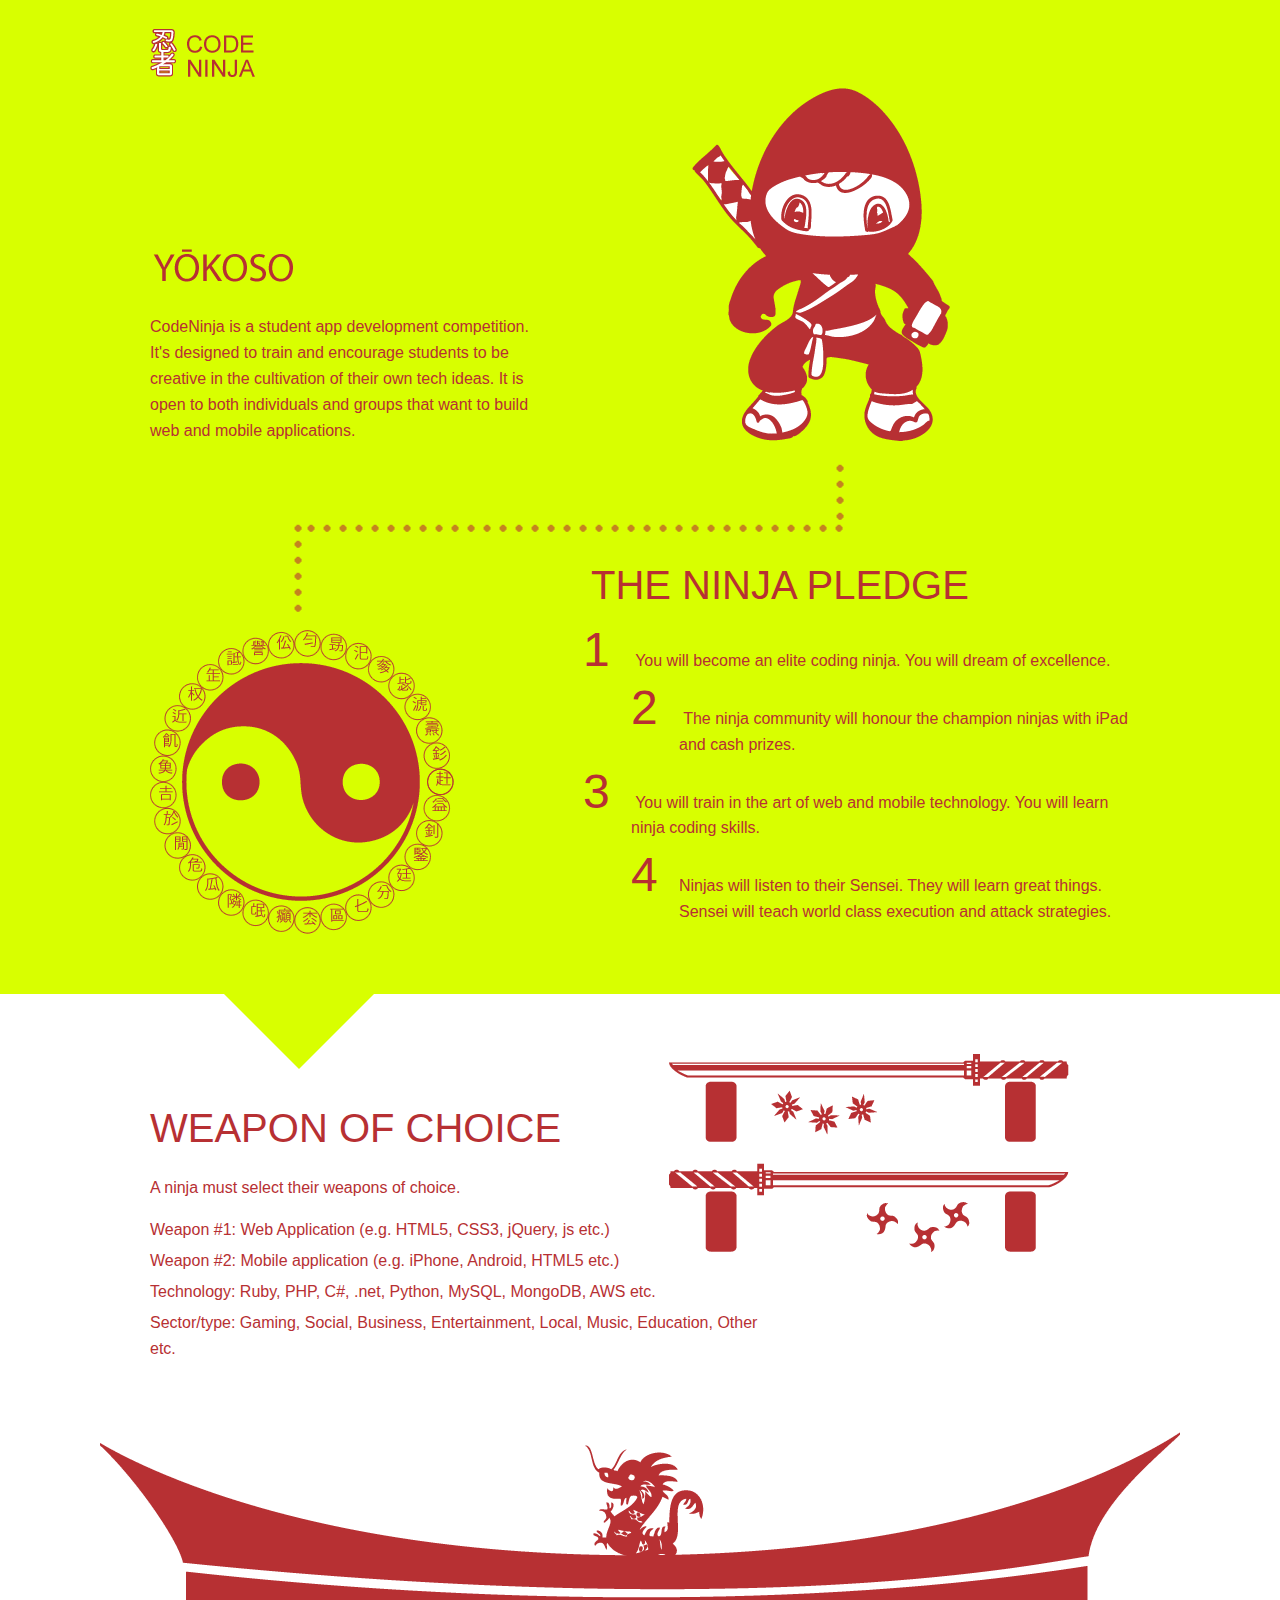
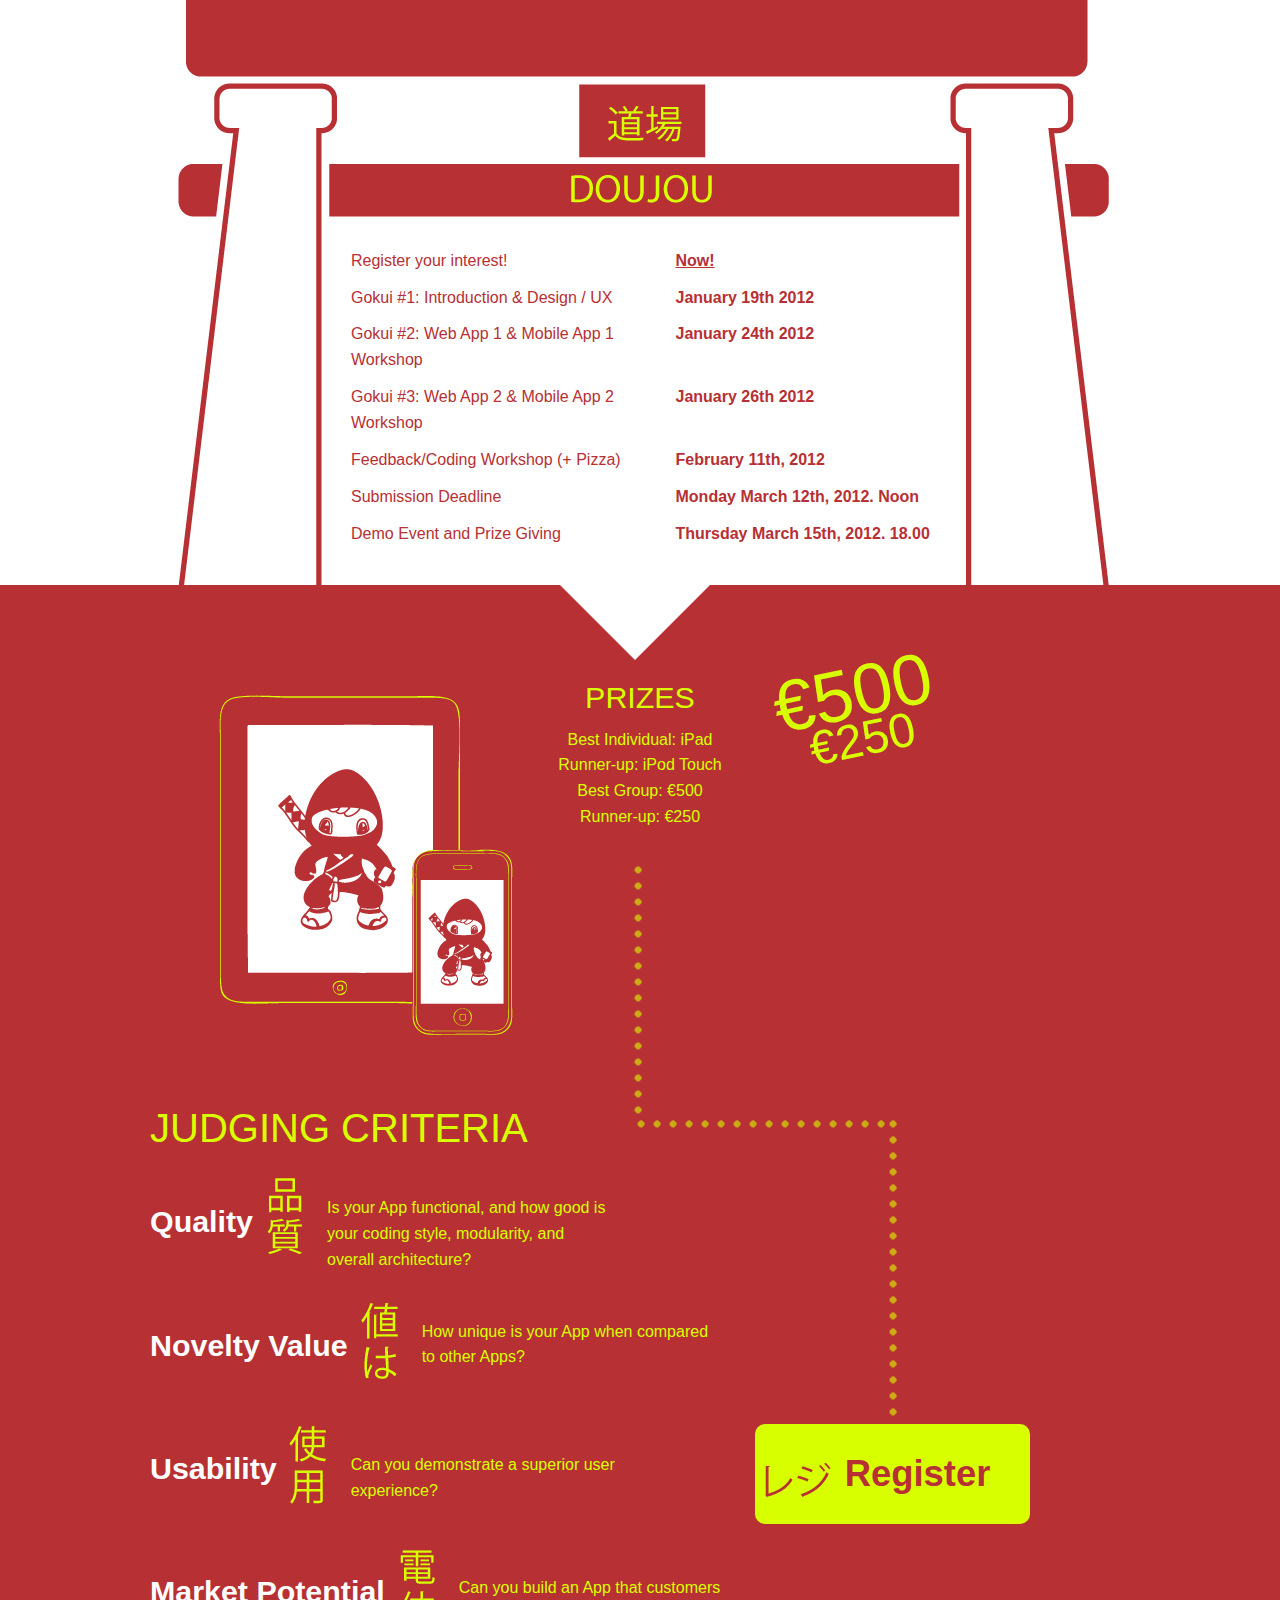
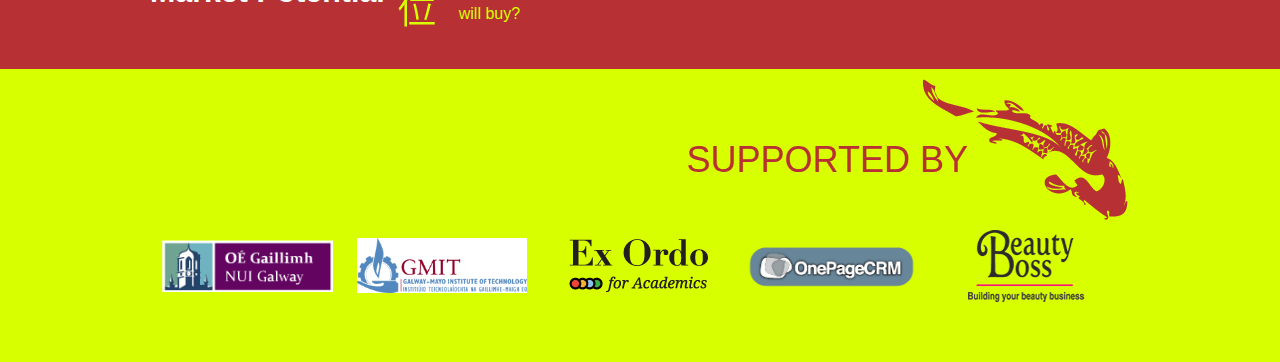
==== index.html @ e8c13683 "inital commit" ====
<!doctype html>
<!--[if lt IE 7]> <html class="no-js ie6 oldie" lang="en"> <![endif]-->
<!--[if IE 7]>    <html class="no-js ie7 oldie" lang="en"> <![endif]-->
<!--[if IE 8]>    <html class="no-js ie8 oldie" lang="en"> <![endif]-->
<!--[if gt IE 8]><!--> <html class="no-js" lang="en"> <!--<![endif]-->
<head>
  <meta charset="utf-8">
  <meta http-equiv="X-UA-Compatible" content="IE=edge,chrome=1">

  <title>CodeNinja.ie | Student Web App Competition | Galway, Ireland</title>
  
  <meta name="description" content="CodeNinja is a web &amp; mobile app competition for students being run in Galway, 2011">
  <meta name="author" content="The Code Ninja Team, http://codeninja.ie">
  <meta name="google-site-verification" content="OKqj0kxqqOndXXEQ4pVKKRszaeJYtMXLcn2v9Ne1MyY" />
  
  <meta name="viewport" content="width=device-width,initial-scale=1">

  <script type="text/javascript" src="http://use.typekit.com/jii7fct.js"></script>
  <script type="text/javascript">try{Typekit.load();}catch(e){}</script>
    
  <!-- CSS concatenated and minified via ant build script-->
  <link rel="stylesheet" href="css/style.css">
  <!-- end CSS-->

  <script src="js/libs/modernizr-2.0.6.min.js"></script>
</head>

<body>

  <div id="container">
    <header>
        <h1 id="site-title">
            <a href="http://codeninja.ie" rel="home">
                <img src="img/logo.png" alt="Code Ninja" />
            </a>
        </h1>
        
        <div id="little-ninja">
            <div class="content">
                <h2>
                    <span class="ir">
                        Yokoso
                    </span>
                </h2>
                <p>
                    CodeNinja is a student app development competition. 
                    It's designed to train and encourage students to be 
                    creative in the cultivation of their own tech ideas. 
                    It is open to both individuals and groups that want 
                    to build web and mobile applications.
                </p>
            </div>
            <div class="trail-vertical"></div>                
        </div>
    </header>
      
    <div id="main" role="main">
        
        <div id="ying-yang-holder" class="holder">                                     
            <section id="ying-yang">
                
                <div class="trail-vertical"></div>  <!-- yep. hacky. -->
                <div class="trail-horizontal"></div>
                
                <div class="content">
                    <h2>The Ninja Pledge</h2>
                    <ol>
                        <li>
                            You will become an elite coding ninja. You will 
                            dream of excellence.
                        </li>
                        <li>
                            The ninja community will honour the champion ninjas with
                            iPad and cash prizes.
                        </li>
                        <li>
                            You will train in the art of web and mobile technology. 
                            You will learn ninja coding skills.
                        </li>
                        <li>Ninjas will listen to their Sensei. They will learn great things. 
                            Sensei will teach world class execution and attack strategies.
                        </li>
                    </ol>
                </div> <!-- .content -->
            </section> <!-- #ying-yang -->
        </div>
        
        <div id="weapons-holder" class="holder">
            <section id="weapons">
                <div class="content">
                    <h2>Weapon of Choice</h2>
                    <p>
                        A ninja must select their weapons of choice.
                    </p>
                    <ul>
                        <li>Weapon #1: Web Application (e.g. HTML5, CSS3, jQuery, js etc.)</li>
                        <li>Weapon #2: Mobile application (e.g. iPhone, Android, HTML5 etc.)</li>
                        <li>Technology: Ruby, PHP, C#, .net, Python, MySQL, MongoDB, AWS etc.</li>
                        <li>Sector/type: Gaming, Social, Business, Entertainment, Local, Music, Education, Other etc.</li>                        
                    </ul>
                </div> <!-- .content -->
            </section>
        </div>
        
        <div id="doujou-holder" class="holder">
            <section id="doujou">
                <h2 class="visuallyhidden">Doujou</h2>
                <table>
                    <tr>
                        <th scope=row>
                            Register your interest!
                        </th>
                        <td>
                            <a href='http://www.facebook.com/CodeNinjaIE' style='color:#B73033;'>Now!</a>
                        </td>
                    </tr>
                    <tr>
                        <th scope=row>
                            Gokui #1: Introduction &amp; Design / UX
                        </th>
                        <td>
                            January 19th 2012
                        </td>
                    </tr>
                    <tr>
                        <th scope=row>
                            Gokui #2: Web App 1 &amp; Mobile App 1 Workshop
                        </th>
                        <td>
                            January 24th 2012
                        </td>
                    </tr>
                    <tr>
                        <th scope=row>
                            Gokui #3: Web App 2 &amp; Mobile App 2 Workshop
                        </th>
                        <td>
                            January 26th 2012
                        </td>
                    </tr>
                    <tr>
                        <th scope=row>
                            Feedback/Coding Workshop (+ Pizza)
                        </th>
                        <td>
                            February 11th, 2012
                        </td>
                    </tr>
                    <tr>
                        <th scope=row>
                            Submission Deadline
                        </th>
                        <td>
                            Monday March 12th, 2012. Noon
                        </td>
                    </tr>
                    <tr>
                        <th scope=row>
                            Demo Event and Prize Giving
                        </th>
                        <td>
                            Thursday March 15th, 2012. 18.00
                        </td>
                    </tr>
                </table>

            </section> <!-- #doujou -->
        </div>
        
        <div id="prizes-holder" class="holder">
            <section id="prizes">
                <div class="content">
                    <h3>Prizes</h3>                               
                    <ul>
                        <li>Best Individual: iPad</li>
                        <li>Runner-up: iPod Touch</li>
                        <li>Best Group: &euro;500</li>
                        <li>Runner-up: &euro;250</li>
                    </ul>
                    <div class="trail-vertical"></div>
                </div>           
                <ul id="prize-splash">
                    <li>&euro;500</li>
                    <li>&euro;250</li>
                </ul> 
            </section> <!-- #prizes -->
        </div>
        
        <div id="judging-holder" class="holder">
            <section id="judging">
                <div class="trail-vertical"></div>
                <div class="trail-horizontal"></div>                
                <h2>Judging Criteria</h2>
                <div id="criteria-holder">
                    <div id="judging-quality" class="criteria">
                        <h4>Quality</h4>
                        <p>
                            Is your App functional, and how good is your coding 
                            style, modularity, and overall architecture?
                        </p>
                    </div>

                    <div id="judging-novelty" class="criteria">
                        <h4>Novelty Value</h4>
                        <p>
                            How unique is your App when 
                            compared to other Apps?
                        </p>
                    </div>

                    <div id="judging-usability" class="criteria">
                        <h4>Usability</h4>
                        <p>
                            Can you demonstrate a superior user experience?
                        </p>
                    </div>

                    <div id="judging-market" class="criteria">
                        <h4>Market Potential</h4>
                        <p>
                            Can you build an App that customers will buy?
                        </p>
                    </div>
                </div>
                
                <a href="http://facebook.com/CodeNinjaIE" id="register-button">
                    Register
                </a>
         <!--       <div class="trail-vertical" id="trail-register-bottom"></div>               -->
            </section>                                                            
        </div>        
        
       <!-- <div id="register-holder" class="holder">
            <section id="register">
                <div class="trail-horizontal"></div>                
                <div class="content">
                    <h2>Register Your Interest Now</h2>
                    <div id="registration-form">                    
                        <form action="http://ambientage.createsend.com/t/r/s/vukxk/" method="post" id="subForm">
                            <div class="field-holder">
                                <span class="label"><label for="name">Name:</label></span>
                                <span><input type="text" name="cm-name" id="name" size="25" /></span>
                            </div>
                            <div class="field-holder">
                                <span class="label"><label for="vukxk-vukxk">Email Address:</label></span>
                                <span><input type="email" name="cm-vukxk-vukxk" id="vukxk-vukxk" size="25" /></span>
                            </div>                            
                            <div class="field-holder">
                                <span class="label"><label for="Course">College Year &amp; Course:</label></span>
                                <span><input type="text" name="cm-f-mijlyl" id="Course" size="25" /></span>
                            </div>                                                   
                            <div>
                                <span class="button">
                                    <input type="submit" value="Submit Registration" />
                                </span>
                            </div>
                        </form>
                    </div>
                </div>
            </section>
        </div> -->
        
    </div> <!-- #main -->        
    
    
    <footer>
        <h5>Supported by</h5>
        <ul id="footer-logos">
            <li>
                <a href="http://nuigalway.ie" id="nuigalway" rel="external">
                    <img src="../img/logo-nuig.png" alt="NUI Galway" />
                </a>
            </li>
            <li>
                <a href="http://www.gmit.ie" id="gmit" rel="external">
                    <img src="../img/logo-gmit.gif" alt="GMIT" />
                </a>
            </li>
            <li>
                <a href="http://exordo.com" id="exordo" title="Conference Software for Academics" rel="external">
                    <img src="../img/logo-exordo.png" alt="Ex Ordo" />
                </a>
            </li>
            <li>
                <a href="http://onepagecrm.com" id="onepage" title="Small Business CRM" rel="external">
                    <img src="../img/logo-onepage.png" alt="OnePageCRM" />
                </a>
            </li>
            <li>
                <a href="http://mybeautyboss.com" id="beautyboss" title="Web-based Salon Management System" rel="external">
                    <img src="../img/logo-beautyboss.png" alt="BeautyBoss" />
                </a>
            </li>
        </ul>
    </footer>
  </div> <!--! end of #container -->

<!--
  <script src="//ajax.googleapis.com/ajax/libs/jquery/1.6.2/jquery.min.js"></script>
  <script>window.jQuery || document.write('<script src="js/libs/jquery-1.6.2.min.js"><\/script>')</script>
-->

  <!-- scripts concatenated and minified via ant build script-->  
  <!--   <script defer src="js/script.js"></script> -->
  <!-- end scripts-->


  <script> // Change UA-XXXXX-X to be your site's ID
    window._gaq = [['_setAccount','UA-23025836-3'],['_trackPageview'],['_trackPageLoadTime']];
    Modernizr.load({
      load: ('https:' == location.protocol ? '//ssl' : '//www') + '.google-analytics.com/ga.js'
    });
  </script>
  
</body>
</html>
---- css/style.css ----
/* HTML5 ✰ Boilerplate
 * ==|== normalize ==========================================================
 */

article, aside, details, figcaption, figure, footer, header, hgroup, nav, section { display: block; }
audio, canvas, video { display: inline-block; *display: inline; *zoom: 1; }
audio:not([controls]) { display: none; }
[hidden] { display: none; }

html { font-size: 100%; overflow-y: scroll; -webkit-text-size-adjust: 100%; -ms-text-size-adjust: 100%; }
body { margin: 0; font-size: 1em; line-height: 1.618em; }
body, button, input, select, textarea { font-family: sans-serif; color: #222; }

img, embed, object, video { max-width: 100%; }
.ie6 img.full, .ie6 object.full, .ie6 embed, .ie6 video { width: 100%; }

::-moz-selection { background: #fe57a1; color: #fff; text-shadow: none; }
::selection { background: #fe57a1; color: #fff; text-shadow: none; }

a { color: #00e; }
a:visited { color: #551a8b; }
a:hover { color: #06e; }
a:focus { outline: thin dotted; }
a:hover, a:active { outline: 0; }

abbr[title] { border-bottom: 1px dotted; }
b, strong { font-weight: bold; }
blockquote { margin: 1em 40px; }
dfn { font-style: italic; }
hr { display: block; height: 1px; border: 0; border-top: 1px solid #ccc; margin: 1em 0; padding: 0; }
ins { background: #ff9; color: #000; text-decoration: none; }
mark { background: #ff0; color: #000; font-style: italic; font-weight: bold; }
pre, code, kbd, samp { font-family: monospace, monospace; _font-family: 'courier new', monospace; font-size: 1em; }
pre { white-space: pre; white-space: pre-wrap; word-wrap: break-word; }
q { quotes: none; }
q:before, q:after { content: ""; content: none; }
small { font-size: 85%; }
sub, sup { font-size: 75%; line-height: 0; position: relative; vertical-align: baseline; }
sup { top: -0.5em; }
sub { bottom: -0.25em; }
ul, ol { margin: 1em 0; padding: 0 0 0 40px; }
dd { margin: 0 0 0 40px; }
nav ul, nav ol { list-style: none; list-style-image: none; margin: 0; padding: 0; }
img { border: 0; -ms-interpolation-mode: bicubic; vertical-align: middle; }
svg:not(:root) { overflow: hidden; }
figure { margin: 0; }

form { margin: 0; }
fieldset { border: 0; margin: 0; padding: 0; }
label { cursor: pointer; }
legend { border: 0; *margin-left: -7px; padding: 0; }
button, input, select, textarea { font-size: 100%; margin: 0; vertical-align: baseline; *vertical-align: middle; }
button, input { line-height: normal; *overflow: visible; }
table button, table input { *overflow: auto; }
button, input[type="button"], input[type="reset"], input[type="submit"] { cursor: pointer; -webkit-appearance: button; }
input[type="checkbox"], input[type="radio"] { box-sizing: border-box; }
input[type="search"] { -webkit-appearance: textfield; -moz-box-sizing: content-box; -webkit-box-sizing: content-box; box-sizing: content-box; }
input[type="search"]::-webkit-search-decoration { -webkit-appearance: none; }
button::-moz-focus-inner, input::-moz-focus-inner { border: 0; padding: 0; }
textarea { overflow: auto; vertical-align: top; resize: vertical; }
input:valid, textarea:valid {  }
input:invalid, textarea:invalid { background-color: #f0dddd; }

table { border-collapse: collapse; border-spacing: 0; }
td { vertical-align: top; }


/* ==|== primary styles =====================================================
   Author: Dave Kelly (http://www.ambientaeg.com  | @dakell)
   ========================================================================== */

body{background-color: #D8FF00; color: #B73033; font-family: myriad-pro, Arial, 'Helvetica Neue', Helvetica, sans-serif; }
h1, h2, h3, h4, h5, h6{font-weight: normal; text-transform: uppercase;}
h1{font-size: 2.75em}
h2{font-size: 2.5em}
h3, h4, h5, h6{font-size: 1.9em}
    
#container{ margin: 0 auto;}
    header{ max-width: 980px; width: 980px; margin: 0 auto;}
        #site-title{ margin-bottom: 0.25em;}
        #little-ninja{ background: url('../img/little-ninja-dude.png') no-repeat 75% 0; min-height: 412px; }
            #little-ninja .content{width: 40%; margin: 0px 5% 0% 0; padding-top: 12.5%;}
            #little-ninja h2{background: url('../img/text-yokoso.gif') no-repeat 0% 50%; line-height: 50px; margin-bottom: 20px;}
                #little-ninja .trail-vertical{background:  url('../img/icon-bullet.png') repeat-y 0% 0%; width: 20px; float: right; margin-right: 278px; height: 60px;}

    .holder{ width: 100%; float: left; clear: both;}
        #main section{ width: 980px; margin: 0 auto; clear: both;}
                
        #ying-yang{background: url('../img/yin-yang.png') no-repeat 0 110px; min-height: 410px; width: 100%; padding: 0 0 4em; position: relative; }
            #ying-yang .trail-horizontal{background:  url('../img/icon-bullet.png') repeat-x 0% 0%; width: 540px; float: left; margin-left: -7px; height: 20px; }
            #ying-yang .trail-vertical{background:  url('../img/icon-bullet.png') repeat-y 0% 0%; width: 20px; float: left; margin-left: 140px; height: 100px;}
            
            #ying-yang:after, #ying-yang:before { border: solid transparent; content: ' '; height: 0; left: 100%; position: absolute;width: 0;}
                #ying-yang:after { border-width: 75px; border-top-color: #D8FF00; top: 100%; left:7.5% }
            #ying-yang .content{width: 55%; float: right; margin-left: 5%; }                             
                #ying-yang .content ol{counter-reset: item; padding-top: 1em;}
                    #ying-yang .content ol li{display: block; margin-bottom: 2em;}                    
                    .ie7 #ying-yang .content ol li{display: list-item;}                    
                #ying-yang .content li:before {display: inline-block; content: counter(item) " "; counter-increment: item; width: 1em; margin: -3em 0 0 -1em; font-size: 3em;} 
                #ying-yang .content li:nth-child(2n+2){margin-left: 3em;}   /* funky indents on the list items */
                
        #weapons-holder{background-color: #fff;}
            #weapons{background: #fff url('../img/swords.png') no-repeat 90% 50px;  clear: both; width: 100%; padding: 60px 0; }                        
                #weapons .content{width: 65%; padding-top: 3%;}
                    #weapons ul{display: block; list-style-type: none; margin: 0 0 0 0; padding-left: 0;}
                        #weapons ul li{margin: 0 0 5px 0;}                                                          
                    
        #doujou-holder{background-color: #fff;}
            #doujou{background: #fff url('../img/bg-temple.gif') no-repeat 50% 0; min-height: 758px; clear: both; width: 100%; padding: 0 50px; position: relative;}                
                #doujou:after { border: solid transparent; content: ' '; height: 0px; left: 100%; position: absolute;width: 0px;}
                #doujou:before { border: solid transparent; content: ' '; height: 0px; left: 100%; position: absolute;width: 0px;}
                    #doujou:after { border-width: 75px; border-top-color: #fff; top: 100%; left:460px }                
                #doujou table{width: 590px; margin: 0px auto 0; position: absolute; top: 420px; left: 250px}
                    #doujou table th{text-align: left; font-weight: normal; width: 55%; padding-bottom: 10px;}
                    #doujou table td{ font-weight: bold; }
                
        #prizes-holder{background-color: #B73033; }
            #prizes{background: #B73033 url('../img/iphone-ninjas.png') no-repeat 10% 110px; color: #D8FF00; min-height: 380px; width: 100%; padding: 80px 0 0px; }
                #prizes .content{width: 25%; text-align: center; margin: 0 auto; padding-top: 20px;}
                    #prizes .content h3{margin: 0 auto; }
                    #prizes .content ul{ list-style-type: none; list-style-position: outside; padding: 0}
                    #prizes .content .trail-vertical{background:  url('../img/icon-bullet-green.png') repeat-y 0% 0%; width: 20px; margin: 2em auto 0; height: 254px;}
                ul#prize-splash{font-size: 3em; margin: -9em 4em 0 4em; float: right; -moz-transform: rotate(348deg); -webkit-transform: rotate(348deg); transform: rotate(348deg); list-style-type: none;text-align: center}
                    ul#prize-splash li:first-child{margin-bottom: .3em; font-size: 1.5em;}
                    .ie7 ul#prize-splash li{line-height: 100%}
                
        #judging-holder{background-color: #B73033; padding-bottom: 0px; position: relative;}
            #judging{ color: #D8FF00; width: 100%; }
                #judging h2{ margin-top: 0;}
                #judging .trail-horizontal{background:  url('../img/icon-bullet-green.png') repeat-x 0% 0%; width: 252px; float: right; margin-right: 0%; height: 20px;}
                #judging .trail-vertical{background:  url('../img/icon-bullet-green.png') repeat-y 0% 0%; width: 20px; float: right; margin-right: 225px; height: 354px;}
                #judging .trail-vertical#trail-register-bottom{background:  url('../img/icon-bullet-green.png') repeat-y 0% 0%; width: 20px; float: right; margin-right: 225px; margin-top: -140px; height: 210px;}
                
                #criteria-holder{width: 65%; float: left;}
                    .criteria{width: 100%; clear: both; margin: 0 1em 1em 0em; position: relative;}
                        .criteria h4{display: inline-block; line-height: 93px; float: left; padding-right: 64px; margin: 0 10px 1em 0; color: #fff; font-weight: bold; text-transform: none}                
                        .criteria p{width: 45%; float: left; margin: 30px 0 0 0; }
                            #judging-quality h4{background: url('../img/character-sprite.png') no-repeat 100% 3px}
                                #judging-quality p{margin-top: 20px;}
                            #judging-novelty h4{background: url('../img/character-sprite.png') no-repeat 100% -140px}
                                #judging-novelty p{margin-top: 20px;}
                            #judging-usability h4{background: url('../img/character-sprite.png') no-repeat 100% -276px}
                            #judging-market h4{background: url('../img/character-sprite.png') no-repeat 100% -414px}   
                a#register-button{display: block; width: 225px; margin: -245px 100px 0 0; padding-left: 50px; height: 100px; line-height: 100px; text-align: center; background: #D8FF00 url('../img/character-sprite.png') no-repeat 5% -524px; color: #B73033; -webkit-border-radius: 10px; -moz-border-radius: 10px; border-radius: 10px; float: right; font-size: 2.275em; font-weight: bold; text-decoration: none; }
                    a#register-button:hover{background-color: #fff;}
                    
        #register-holder{background-color: #B73033; padding-bottom: 40px;}
            #register{color: #fff; }
                #register .trail-horizontal{background:  url('../img/icon-bullet-green.png') repeat-x 0% 0%; width: 156px; float: right; margin-right: 235px; height: 20px;}
                #register .content{width: 650px; margin: 0 0 0 0px;;}
                #register h2{color: #D8FF00; font-weight: bold; text-align: left; margin-top: 0;}
                #register span.label{display: inline-block; width: 160px; padding-right: 20px; text-align: right;}
                #register .field-holder{margin-bottom: 5px;}
                #register .button{padding-left: 180px;}
                    #register .button input[type="submit"]{border: 0 none; padding: 10px 20px; text-align: center; background: #D8FF00; color: #B73033; -webkit-border-radius: 10px; -moz-border-radius: 10px; border-radius: 10px; font-size: 1.275em; font-weight: bold; }
                        #register .button input[type="submit"]:hover{background: #fff;}
                        #register .button input[type="submit"]:active{position: relative; top: 1px; left: 1px}

         
        #have-registered{padding-bottom: 200px;}
            #have-registered p{width: 600px;}
            #have-registered ul{list-style-type: none; margin: 20px 0; padding: 0;}
                #have-registered ul li{margin: 0px 0 20px; padding: 0 0 0 0; }
                        
   footer{width: 100%; max-width: 61em; margin: 0 auto; clear: both; padding: 0px 0 60px;}
        footer h5{float: right; background: url('../img/feeling-coy.png') no-repeat 100% 50%; padding: 20px 160px 0 0; text-align: right; line-height: 141px; margin: 0 0 0 0; font-size: 2.25em; text-transform: uppercase;}
        footer ul#footer-logos{width: 100%; float: left; clear: both; padding: 0 0 0 0; margin: 0px 0 60px;}
            footer ul#footer-logos li{display: inline-block; width: 17.5%; text-align: center; margin: 0 1%;}
                .ie7 footer ul#footer-logos li{zoom: 1; display: inline; margin-top: 140px;;}
                footer ul#footer-logos a{display: block; margin: 0 auto;}
                                



/* ==|== non-semantic helper classes ======================================== */
.ir { display: block; border: 0; text-indent: -999em; overflow: hidden; background-color: transparent; background-repeat: no-repeat; text-align: left; direction: ltr; }
.ir br { display: none; }
.hidden { display: none !important; visibility: hidden; }
.visuallyhidden { border: 0; clip: rect(0 0 0 0); height: 1px; margin: -1px; overflow: hidden; padding: 0; position: absolute; width: 1px; }
.visuallyhidden.focusable:active, .visuallyhidden.focusable:focus { clip: auto; height: auto; margin: 0; overflow: visible; position: static; width: auto; }
.invisible { visibility: hidden; }
.clearfix:before, .clearfix:after { content: ""; display: table; }
.clearfix:after { clear: both; }
.clearfix { zoom: 1; }


/* ==|== media queries ====================================================== */

/* @media only screen and (min-width: 480px) { */
@media only screen and (max-width: 480px) {
    
    .holder h2{text-align: center;}
    header{ width: 100%; padding: 1em;} 
        #site-title{margin: 0;}
        #little-ninja{ background: url('../img/little-ninja-dude.png') no-repeat 25% 0; min-height: 20px; }
            #little-ninja .content{width: auto; margin: 0px 0 0% 0; padding-top: 400px;}
            #little-ninja h2{background: url('../img/text-yokoso.gif') no-repeat 0% 50%; line-height: 50px; margin-bottom: 20px;}                
        #main section{ width: 100%; margin: 0 auto; clear: both;}
    .trail-vertical, .trail-horizontal{display: none !important;}        
                
        #ying-yang{background-image: none; min-height: auto; width: 100%; padding: 0 0 0em; }
            #ying-yang:after, #ying-yang:before { border: solid transparent; content: ' '; height: 0; left: 100%; position: absolute;width: 0;}
                #ying-yang:after { border-width: 75px; border-top-color: #D8FF00; top: 100%; left:25% }
            
            #ying-yang .content{width: 90%; float: none; margin: 0 2.5% ; }                             
                #ying-yang .content ol{counter-reset: ; padding-top: 1em;}
                    #ying-yang .content ol li{display: block; margin-bottom: 10px;}                    
                    .ie7 #ying-yang .content ol li{display: list-item;}                    
                #ying-yang .content li:before {display: inline-block; content: counter(item) ""; counter-increment: item; width: 1em; margin: 0em 10px 0; font-size: 1em;} 
                #ying-yang .content li:nth-child(2n+2){margin-left: 0;}   /* funky indents on the list items */
                
        #weapons-holder{background-color: #fff;}
            #weapons{background-image: none;  clear: both; width: 100%; padding: 40px 20px 20px; }                        
                #weapons .content{width: 90%; padding: 2.5%;}                    
                                                                                                     
        #doujou-holder{background-color: #fff; clear: both; padding: 20px;}
            #doujou{background-image: none; min-height: 100px; clear: both; margin: 20px 0; width: 90%; padding: 2.5%; position: normal;}
                #doujou h2{display: block;}
                #doujou:after { border: 0 none; content: ' '; height: 0px; left: 100%; position: absolute;width: 0px;}
                #doujou:before { border: 0 none; content: ' '; height: 0px; left: 100%; position: absolute;width: 0px;}
                    #doujou:after { border-width: 75px; border-top-color: #fff; top: 100%; left:460px }                
                #doujou table{width: 90%; margin: 0px 2.5% 0; position: relative; left: 2.5%; top: 10px}
                    #doujou table th{text-align: left; font-weight: normal; width: 45%; padding-bottom: 10px;}
                    #doujou table td{ font-weight: bold; width: 40%}
                
        #prizes-holder{background-color: #B73033; }
            #prizes{background-image:none; color: #D8FF00; min-height: 100px; width: 100%; padding: 40px 0 0px; }
                #prizes .content{width: 90%; text-align: center; margin: 0 auto; padding-top: 20px;}
                    #prizes .content h3{margin: 0 auto; }                    
                ul#prize-splash{display: none;}
                
        #judging-holder{background-color: #B73033; padding-bottom: 40px; padding-top: 40px; position: relative;}
            #judging{ color: #D8FF00; width: 100%; }
                #judging h2{ margin-top: 0;}
                #criteria-holder{width: 90%; float: none;}
                    .criteria{width: 100%; clear: both; margin: 0 1em 1em 0em; position: relative;}
                        .criteria h4{display: block; line-height: normal; float: none; padding-right: 0; margin: 0 10px 10px 10px; color: #fff; font-weight: bold; text-transform: none}                
                        .criteria p{width: 90%; float: none; margin: 10px auto 0; }
                            #judging-quality h4, #judging-novelty h4,#judging-usability h4, #judging-market h4{background-image:none}                                                                                                                                                    
                a#register-button{display: block; width: 225px; margin: 20px auto 0; padding-left: 50px; height: 100px; line-height: 100px; text-align: center; background: #D8FF00 url('../img/character-sprite.png') no-repeat 5% -524px; color: #B73033; -webkit-border-radius: 10px; -moz-border-radius: 10px; border-radius: 10px; float: none; font-size: 2.275em; font-weight: bold; text-decoration: none; }
                    a#register-button:hover{background-color: #fff;}
                    
        #register-holder{background-color: #B73033; padding-bottom: 40px;}                            
                #register .content{width: 75%; margin: 0 auto ;}
                #register h2{color: #D8FF00; font-weight: bold; text-align: center; margin-top: 0;}
                #register span.label{display: block; width: 100%; clear: both;padding-right: 20px; text-align: left;}
                #register .field-holder{margin-bottom: 5px;}
                #register .button{padding-left: 0px; }
                    #register .button input[type="submit"]{border: 0 none; padding: 10px 20px; margin-top: 20px; text-align: center; background: #D8FF00; color: #B73033; -webkit-border-radius: 10px; -moz-border-radius: 10px; border-radius: 10px; font-size: 1.275em; font-weight: bold; }                                            
                    
       footer{width: 100%; max-width: 100%; margin: 0 auto; clear: both; padding: 0px 0 60px;}
        footer h5{float: none; /* background: url('../img/feeling-coy.png') no-repeat 100% 50%; */ background-image: none; padding: 0px 0px 0 0; text-align: center; line-height: 141px; margin: 0 0 0 0; font-size: 2.25em; text-transform: uppercase;}
        footer ul#footer-logos{width: 100%; float: none; clear: both; padding: 0 0 0 0; margin: 0px 0 60px;}
            footer ul#footer-logos li{display: inline-block; width: 48%; text-align: center; padding-bottom: 20px;}                
                footer ul#footer-logos a{display: block; margin: 0 auto;}

@media only screen and (min-width: 768px) {

}



/* ==|== print styles ======================================================= */
 
@media print {
  * { background: transparent !important; color: black !important; text-shadow: none !important; filter:none !important; -ms-filter: none !important; } 
  a, a:visited { text-decoration: underline; }
  a[href]:after { content: " (" attr(href) ")"; }
  abbr[title]:after { content: " (" attr(title) ")"; }
  .ir a:after, a[href^="javascript:"]:after, a[href^="#"]:after { content: ""; } 
  pre, blockquote { border: 1px solid #999; page-break-inside: avoid; }
  thead { display: table-header-group; }
  tr, img { page-break-inside: avoid; }
  img { max-width: 100% !important; }
  @page { margin: 0.5cm; }
  p, h2, h3 { orphans: 3; widows: 3; }
  h2, h3 { page-break-after: avoid; }
}
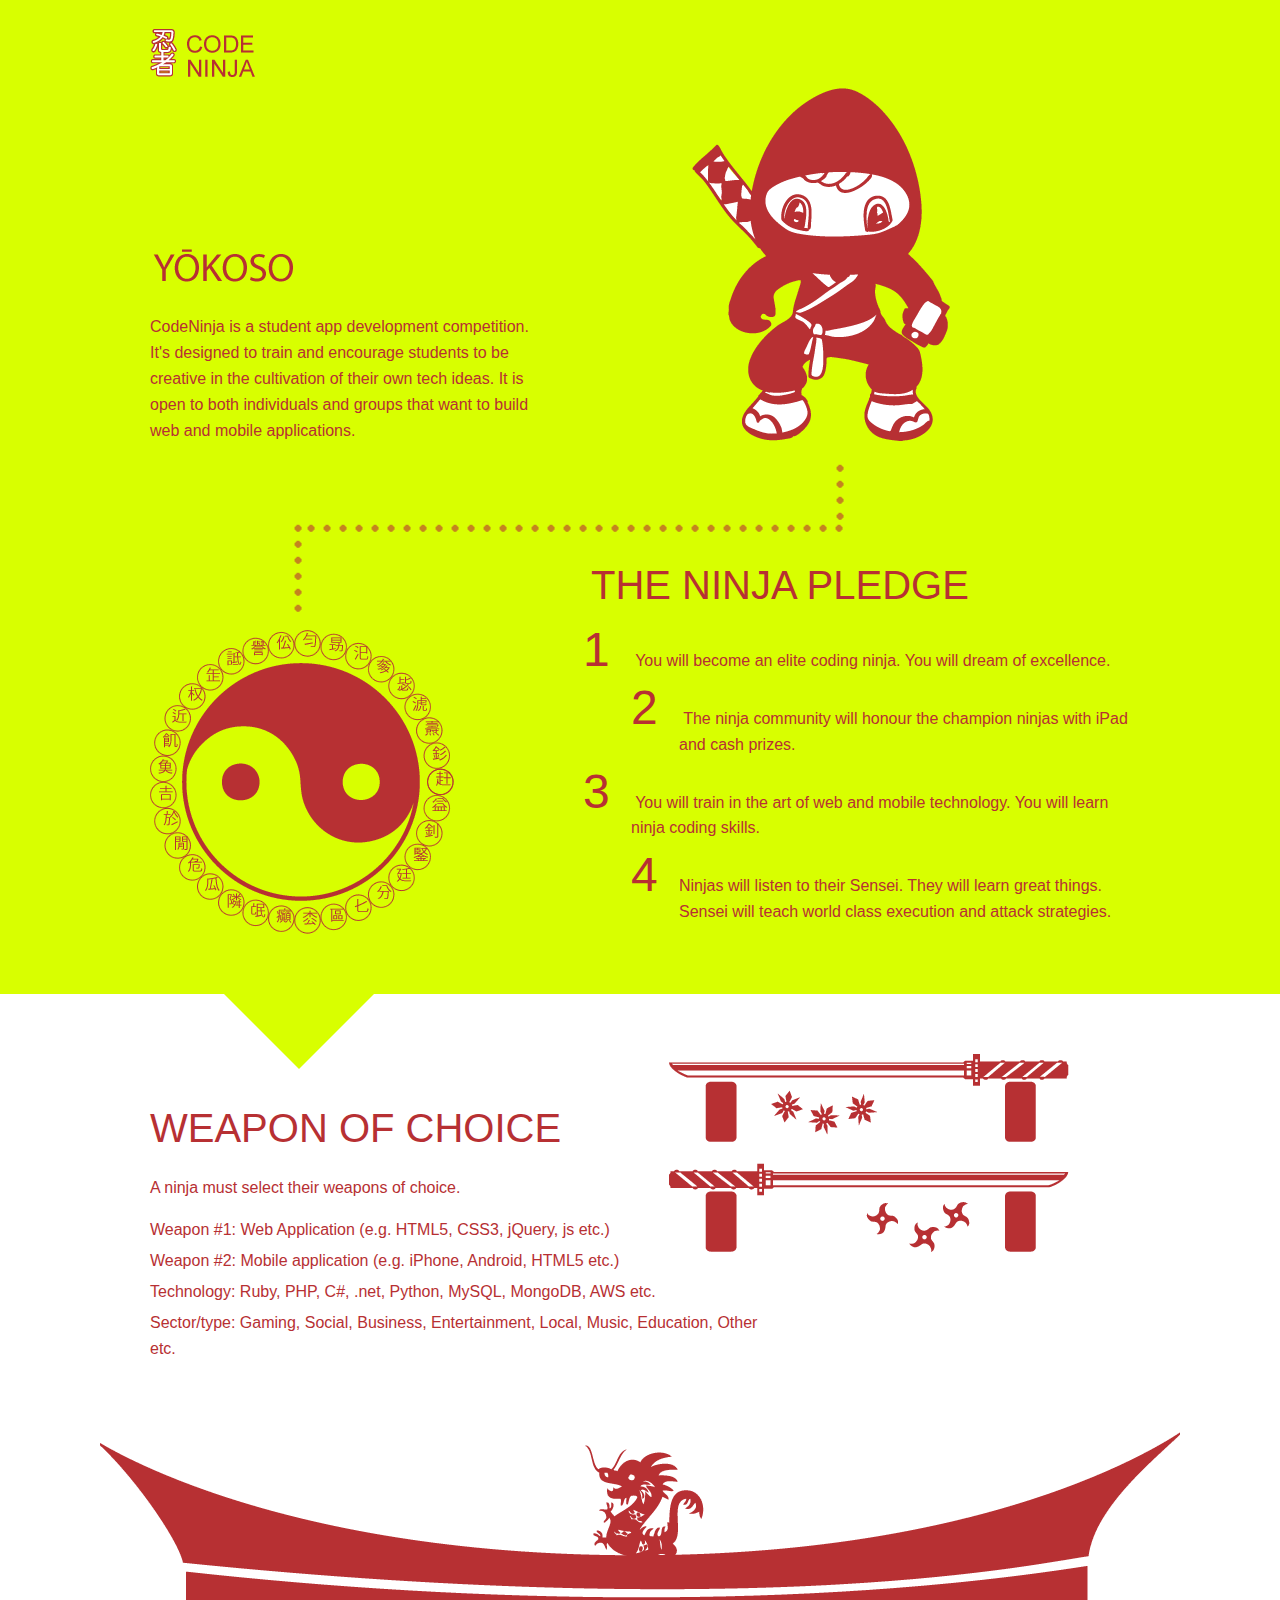
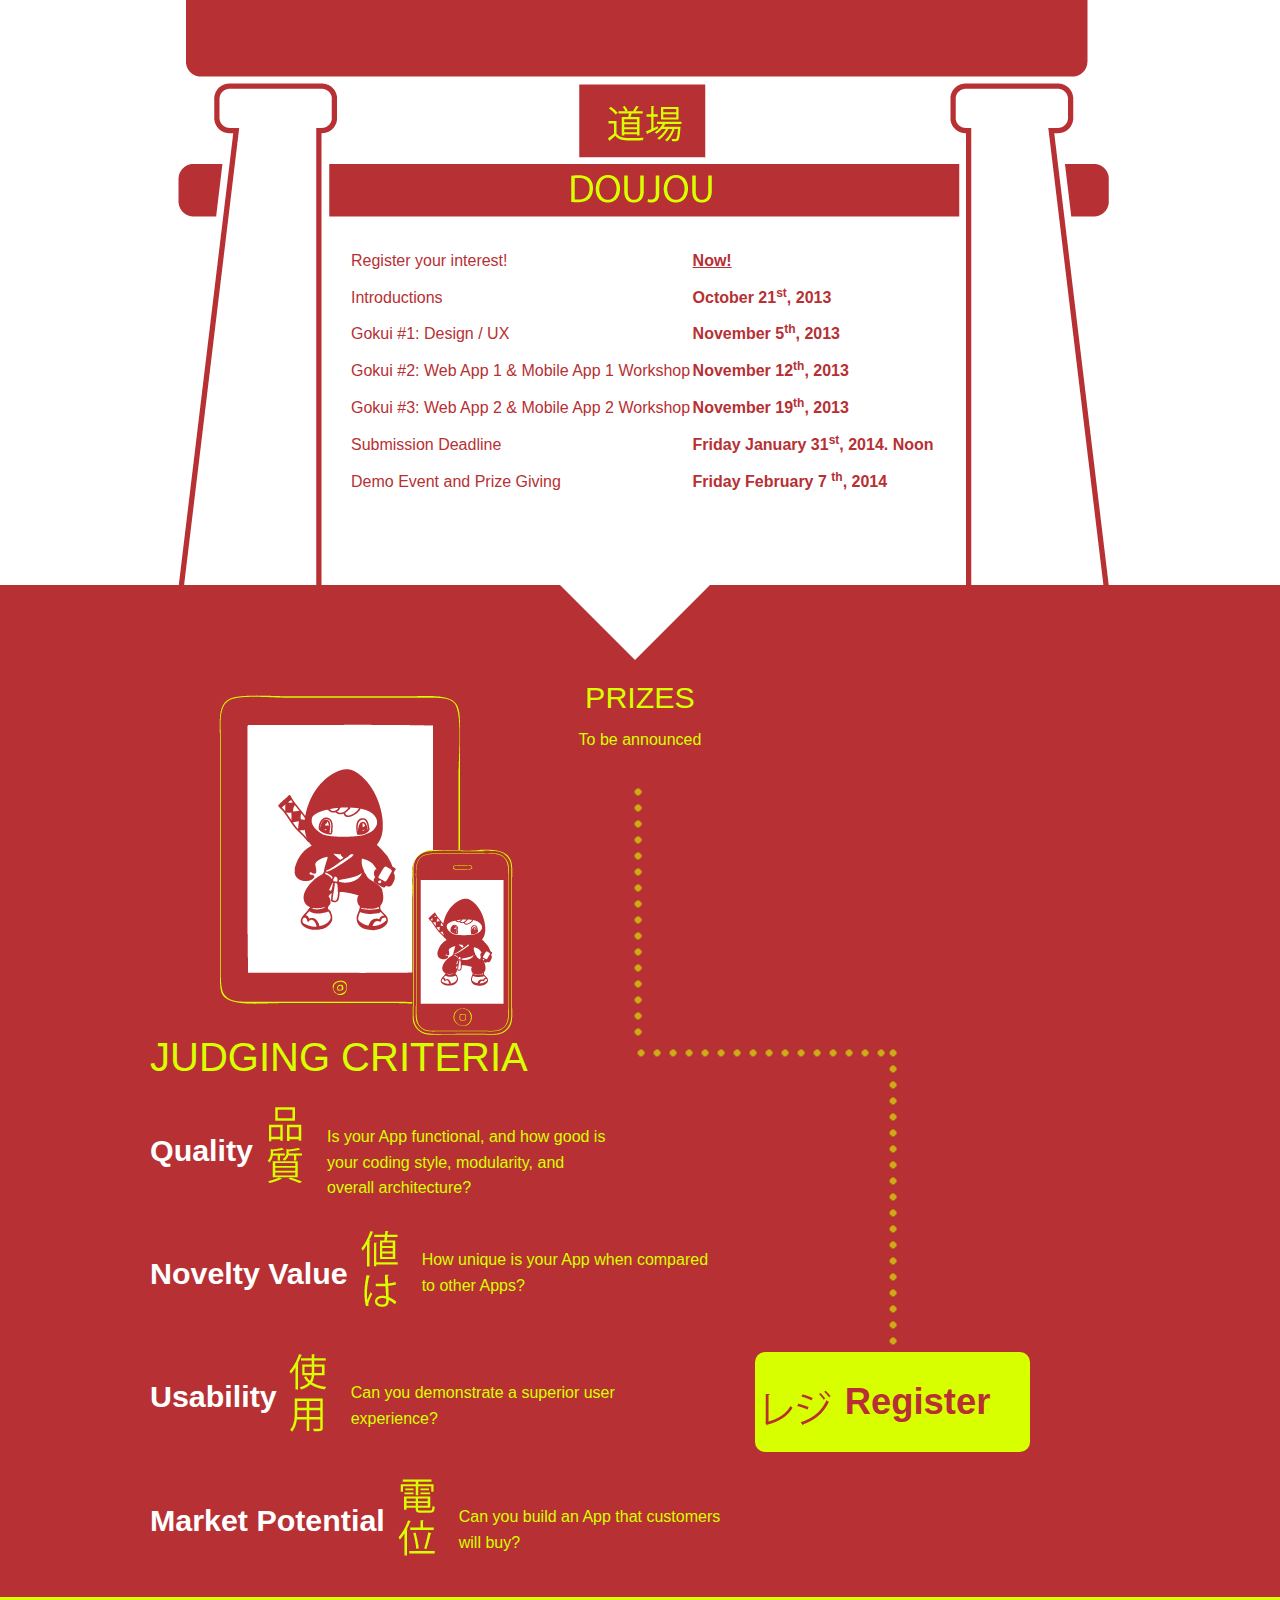
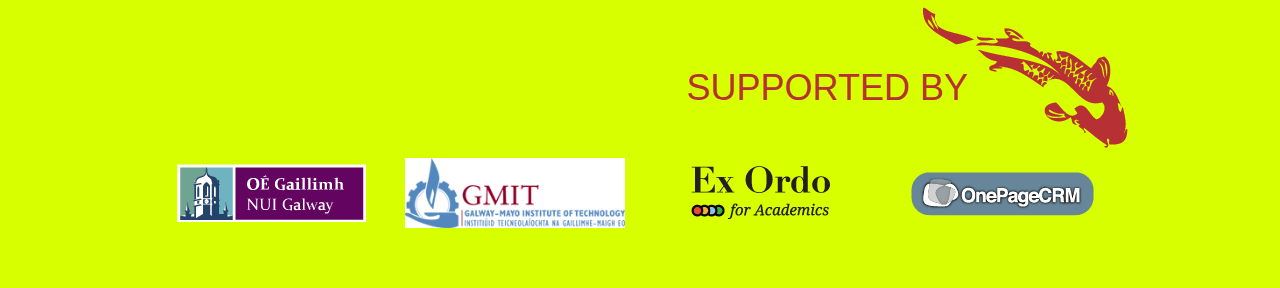
==== commit e2a53911: "updates for 2013 launch" ====
--- a/index.html
+++ b/index.html
@@ -7,9 +7,9 @@
   <meta charset="utf-8">
   <meta http-equiv="X-UA-Compatible" content="IE=edge,chrome=1">
 
-  <title>CodeNinja.ie | Student Web App Competition | Galway, Ireland</title>
+  <title>CodeNinja.ie | Student Web App Competition 2013 | Galway, Ireland</title>
   
-  <meta name="description" content="CodeNinja is a web &amp; mobile app competition for students being run in Galway, 2011">
+  <meta name="description" content="CodeNinja is a web &amp; mobile app competition for students being run in Galway, 2013">
   <meta name="author" content="The Code Ninja Team, http://codeninja.ie">
   <meta name="google-site-verification" content="OKqj0kxqqOndXXEQ4pVKKRszaeJYtMXLcn2v9Ne1MyY" />
   
@@ -111,15 +111,23 @@
                             Register your interest!
                         </th>
                         <td>
-                            <a href='http://www.facebook.com/CodeNinjaIE' style='color:#B73033;'>Now!</a>
-                        </td>
-                    </tr>
-                    <tr>
-                        <th scope=row>
-                            Gokui #1: Introduction &amp; Design / UX
-                        </th>
-                        <td>
-                            January 19th 2012
+                            <a href="https://onepagecrm.wufoo.com/forms/x7x0r3/" style="color:#B73033;">Now!</a>
+                        </td>
+                    </tr>
+                    <tr>
+                        <th scope=row>
+                            Introductions
+                        </th>
+                        <td>
+                            October 21<sup>st</sup>, 2013
+                        </td>
+                    </tr>
+                    <tr>
+                        <th scope=row>
+                            Gokui #1: Design / UX
+                        </th>
+                        <td>
+                            November 5<sup>th</sup>, 2013
                         </td>
                     </tr>
                     <tr>
@@ -127,7 +135,7 @@
                             Gokui #2: Web App 1 &amp; Mobile App 1 Workshop
                         </th>
                         <td>
-                            January 24th 2012
+                            November 12<sup>th</sup>, 2013
                         </td>
                     </tr>
                     <tr>
@@ -135,15 +143,7 @@
                             Gokui #3: Web App 2 &amp; Mobile App 2 Workshop
                         </th>
                         <td>
-                            January 26th 2012
-                        </td>
-                    </tr>
-                    <tr>
-                        <th scope=row>
-                            Feedback/Coding Workshop (+ Pizza)
-                        </th>
-                        <td>
-                            February 11th, 2012
+                            November 19<sup>th</sup>, 2013
                         </td>
                     </tr>
                     <tr>
@@ -151,7 +151,7 @@
                             Submission Deadline
                         </th>
                         <td>
-                            Monday March 12th, 2012. Noon
+                            Friday January 31<sup>st</sup>, 2014. Noon
                         </td>
                     </tr>
                     <tr>
@@ -159,7 +159,7 @@
                             Demo Event and Prize Giving
                         </th>
                         <td>
-                            Thursday March 15th, 2012. 18.00
+                            Friday February 7 <sup>th</sup>, 2014
                         </td>
                     </tr>
                 </table>
@@ -172,17 +172,10 @@
                 <div class="content">
                     <h3>Prizes</h3>                               
                     <ul>
-                        <li>Best Individual: iPad</li>
-                        <li>Runner-up: iPod Touch</li>
-                        <li>Best Group: &euro;500</li>
-                        <li>Runner-up: &euro;250</li>
+                        <li>To be announced</li>
                     </ul>
                     <div class="trail-vertical"></div>
                 </div>           
-                <ul id="prize-splash">
-                    <li>&euro;500</li>
-                    <li>&euro;250</li>
-                </ul> 
             </section> <!-- #prizes -->
         </div>
         
@@ -223,7 +216,7 @@
                     </div>
                 </div>
                 
-                <a href="http://facebook.com/CodeNinjaIE" id="register-button">
+                <a href="https://onepagecrm.wufoo.com/forms/x7x0r3/" id="register-button">
                     Register
                 </a>
          <!--       <div class="trail-vertical" id="trail-register-bottom"></div>               -->
@@ -286,11 +279,6 @@
                     <img src="../img/logo-onepage.png" alt="OnePageCRM" />
                 </a>
             </li>
-            <li>
-                <a href="http://mybeautyboss.com" id="beautyboss" title="Web-based Salon Management System" rel="external">
-                    <img src="../img/logo-beautyboss.png" alt="BeautyBoss" />
-                </a>
-            </li>
         </ul>
     </footer>
   </div> <!--! end of #container -->
--- a/css/style.css
+++ b/css/style.css
@@ -112,7 +112,7 @@
                     #doujou:after { border-width: 75px; border-top-color: #fff; top: 100%; left:460px }                
                 #doujou table{width: 590px; margin: 0px auto 0; position: absolute; top: 420px; left: 250px}
                     #doujou table th{text-align: left; font-weight: normal; width: 55%; padding-bottom: 10px;}
-                    #doujou table td{ font-weight: bold; }
+                    #doujou table td{ font-weight: bold; width: 40%; }
                 
         #prizes-holder{background-color: #B73033; }
             #prizes{background: #B73033 url('../img/iphone-ninjas.png') no-repeat 10% 110px; color: #D8FF00; min-height: 380px; width: 100%; padding: 80px 0 0px; }
@@ -165,7 +165,7 @@
    footer{width: 100%; max-width: 61em; margin: 0 auto; clear: both; padding: 0px 0 60px;}
         footer h5{float: right; background: url('../img/feeling-coy.png') no-repeat 100% 50%; padding: 20px 160px 0 0; text-align: right; line-height: 141px; margin: 0 0 0 0; font-size: 2.25em; text-transform: uppercase;}
         footer ul#footer-logos{width: 100%; float: left; clear: both; padding: 0 0 0 0; margin: 0px 0 60px;}
-            footer ul#footer-logos li{display: inline-block; width: 17.5%; text-align: center; margin: 0 1%;}
+            footer ul#footer-logos li{display: inline-block; width: 22.5%; text-align: center; margin: 0 1%;}
                 .ie7 footer ul#footer-logos li{zoom: 1; display: inline; margin-top: 140px;;}
                 footer ul#footer-logos a{display: block; margin: 0 auto;}
                                 
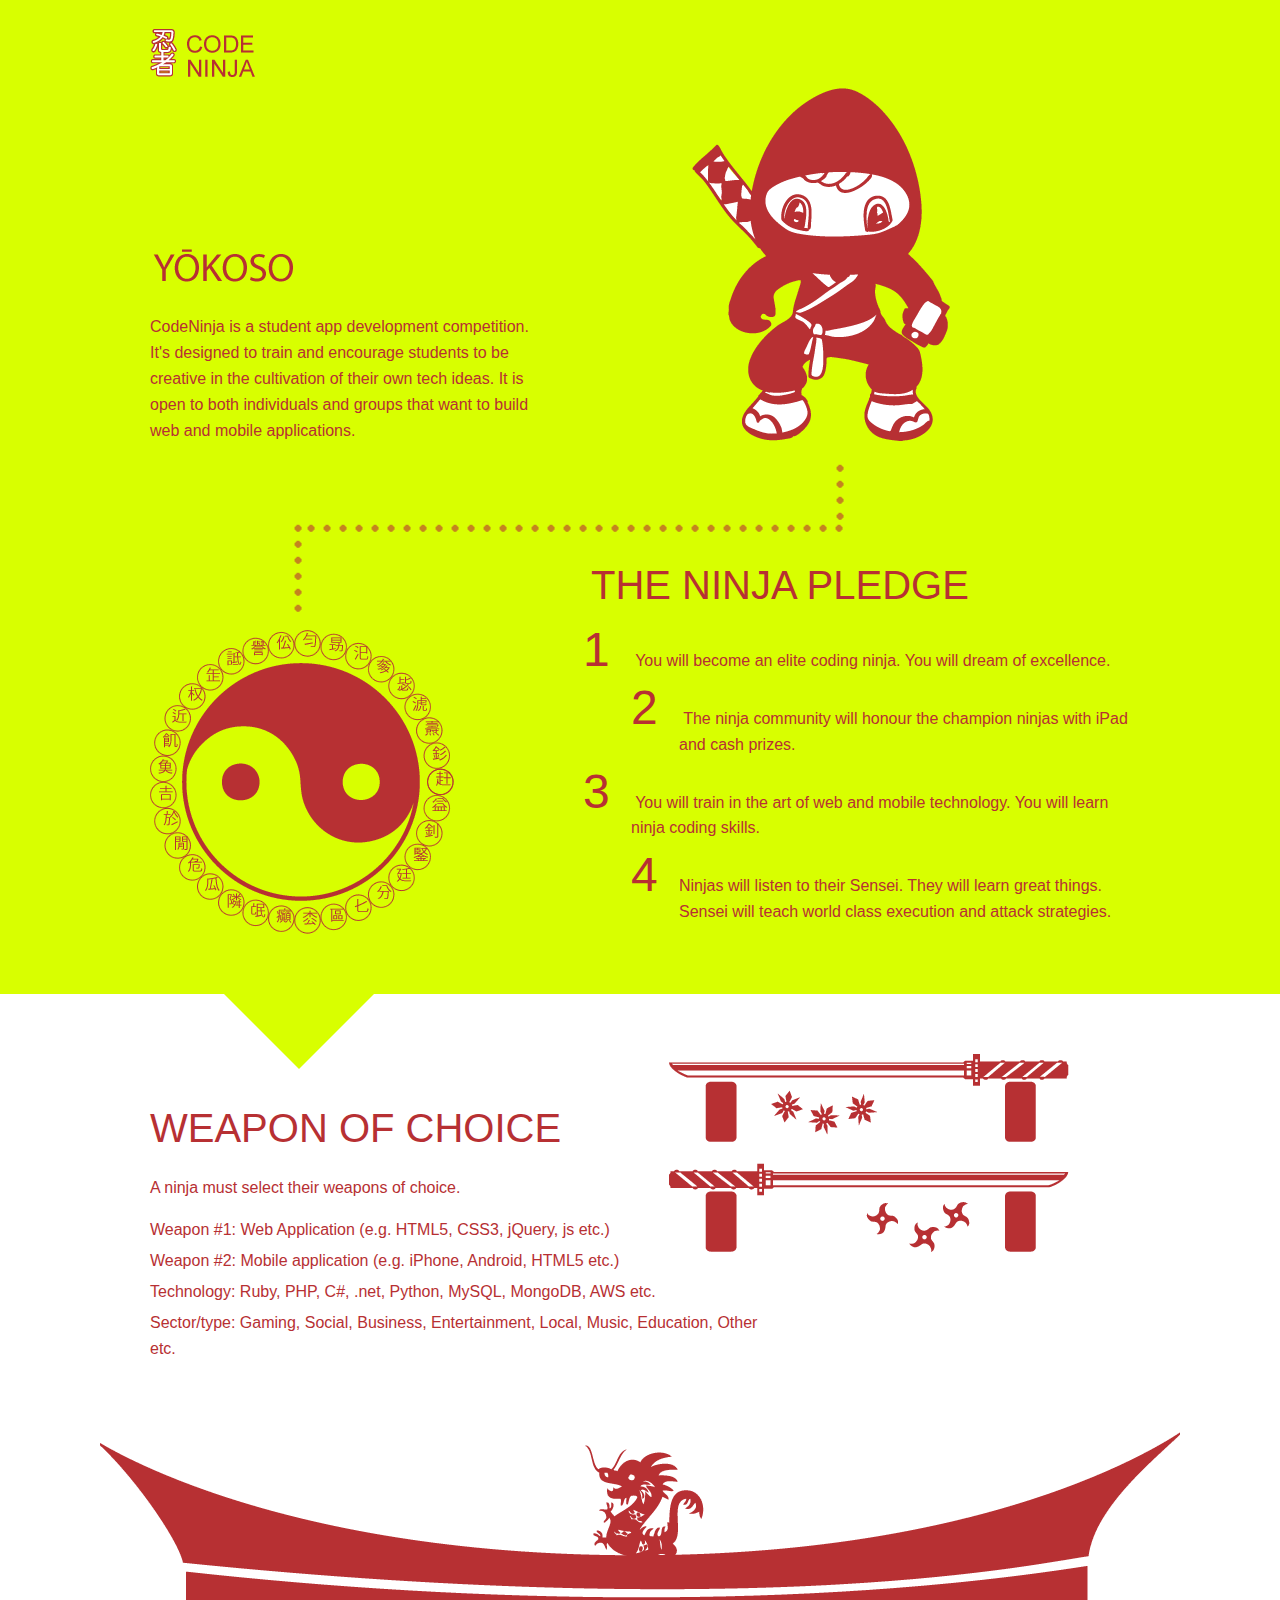
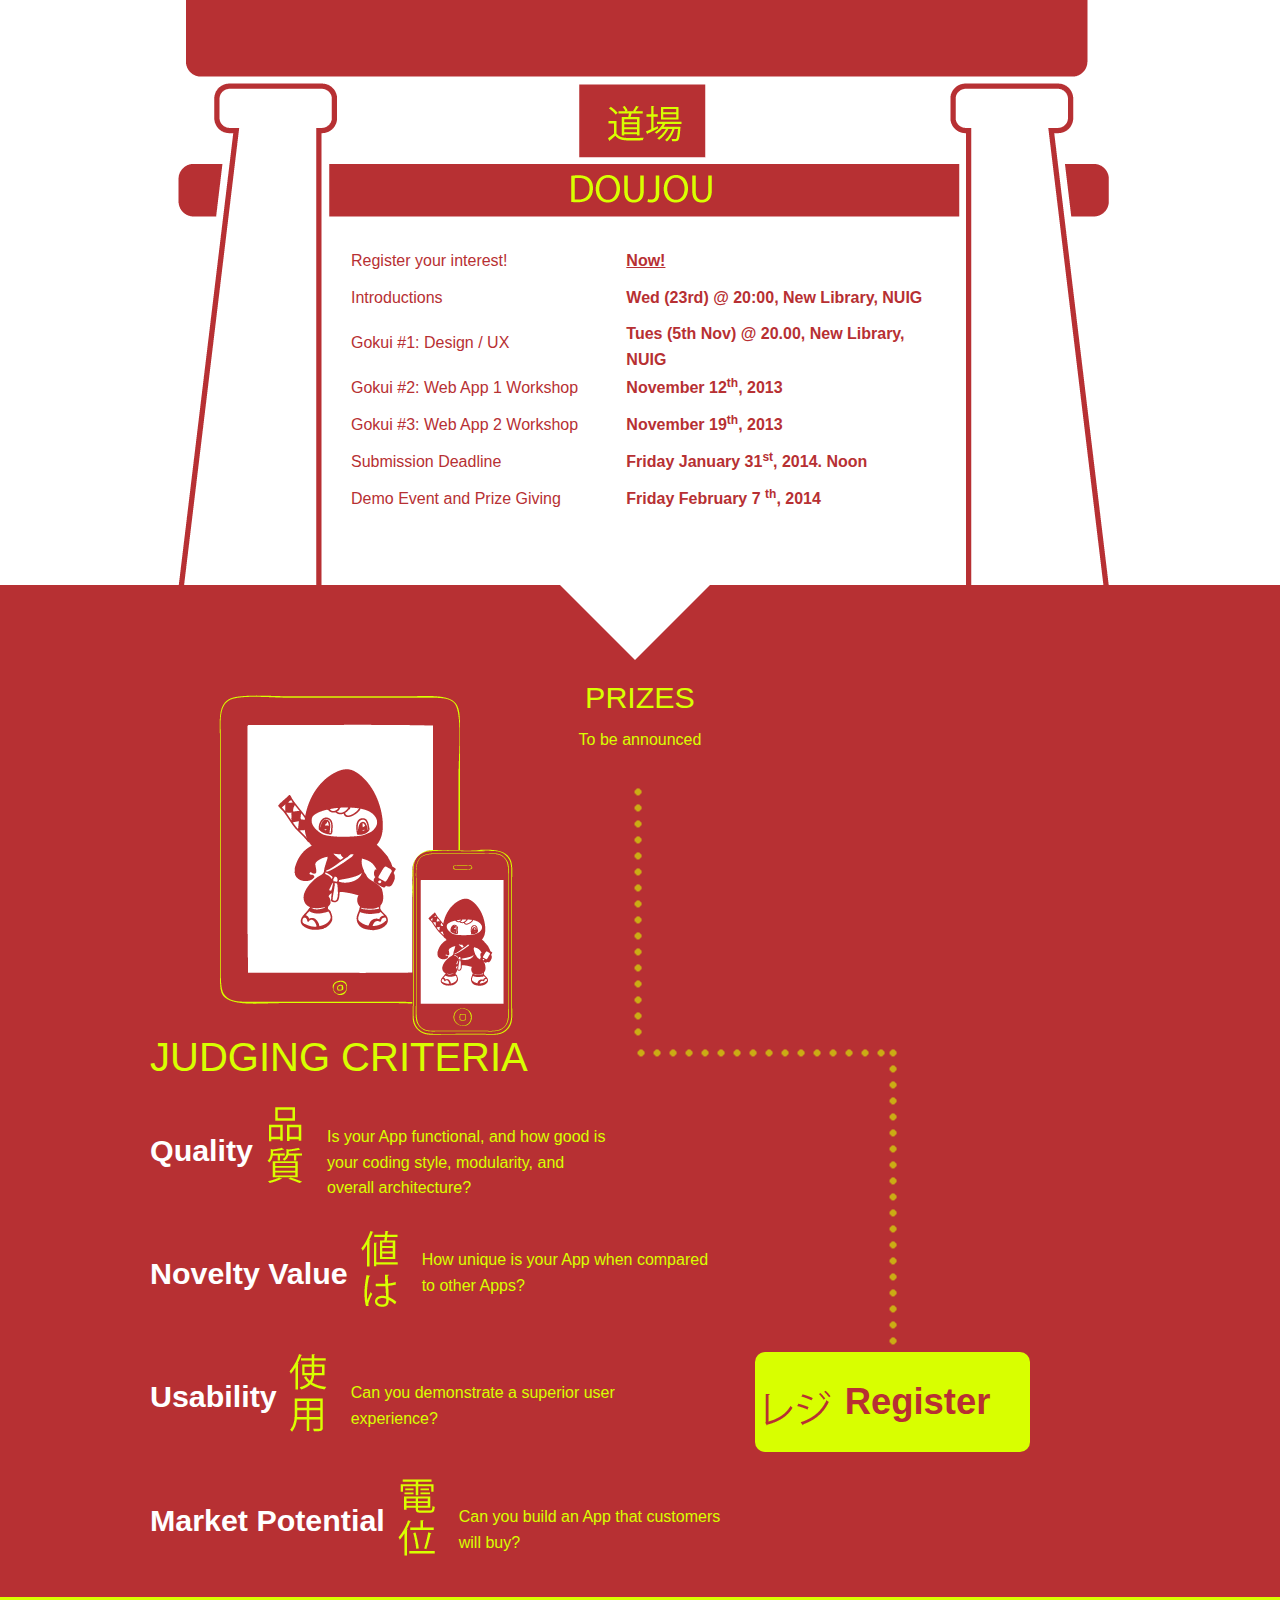
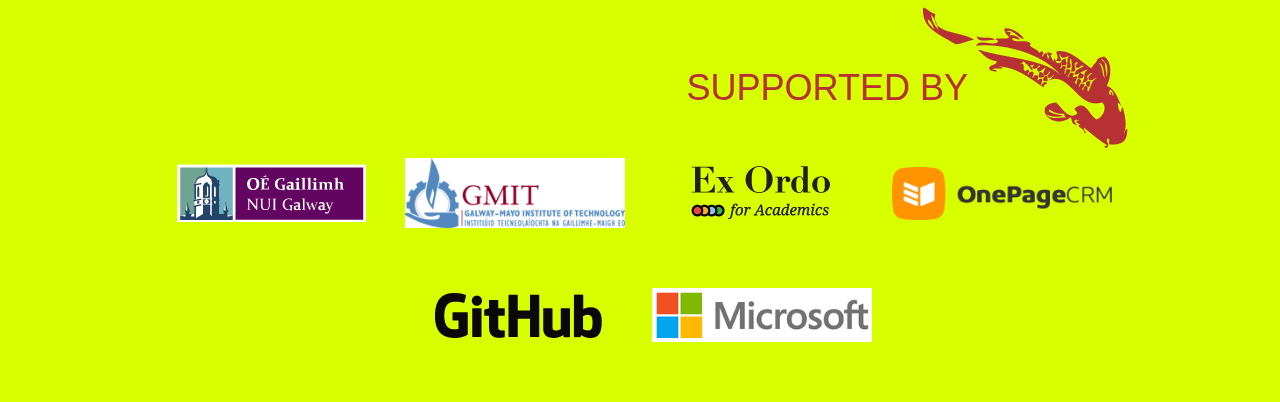
==== commit 7663152e: "updated to add github & MS logos to footer, added workshop date" ====
--- a/index.html
+++ b/index.html
@@ -19,7 +19,7 @@
   <script type="text/javascript">try{Typekit.load();}catch(e){}</script>
     
   <!-- CSS concatenated and minified via ant build script-->
-  <link rel="stylesheet" href="css/style.css">
+  <link rel="stylesheet" href="css/style.css?v=2">
   <!-- end CSS-->
 
   <script src="js/libs/modernizr-2.0.6.min.js"></script>
@@ -119,7 +119,8 @@
                             Introductions
                         </th>
                         <td>
-                            October 21<sup>st</sup>, 2013
+                            <!--October 23<sup>rd</sup>, 2013-->
+                            Wed (23rd) @ 20:00, New Library, NUIG
                         </td>
                     </tr>
                     <tr>
@@ -127,12 +128,13 @@
                             Gokui #1: Design / UX
                         </th>
                         <td>
-                            November 5<sup>th</sup>, 2013
-                        </td>
-                    </tr>
-                    <tr>
-                        <th scope=row>
-                            Gokui #2: Web App 1 &amp; Mobile App 1 Workshop
+                            <!-- November 5<sup>th</sup>, 2013 -->
+                            Tues (5th Nov) @ 20.00, New Library, NUIG
+                        </td>
+                    </tr>
+                    <tr>
+                        <th scope=row>
+                            Gokui #2: Web App 1 Workshop
                         </th>
                         <td>
                             November 12<sup>th</sup>, 2013
@@ -140,7 +142,7 @@
                     </tr>
                     <tr>
                         <th scope=row>
-                            Gokui #3: Web App 2 &amp; Mobile App 2 Workshop
+                            Gokui #3: Web App 2 Workshop
                         </th>
                         <td>
                             November 19<sup>th</sup>, 2013
@@ -276,7 +278,20 @@
             </li>
             <li>
                 <a href="http://onepagecrm.com" id="onepage" title="Small Business CRM" rel="external">
-                    <img src="../img/logo-onepage.png" alt="OnePageCRM" />
+                    <img src="../img/logo-onepage-new.png" alt="OnePageCRM" />
+                </a>
+            </li>
+        </ul>
+
+        <ul id="footer-sponsor-logos">
+            <li>
+                <a href="http://github.com" id="github">
+                    <img src="../img/logo-github.png" alt="GitHub" />
+                </a>
+            </li>
+            <li>
+                <a href="http://microsoft.com" id="microsoft">
+                    <img src="../img/logo-microsoft.png" alt="Microsoft" />
                 </a>
             </li>
         </ul>
--- a/css/style.css
+++ b/css/style.css
@@ -111,7 +111,7 @@
                 #doujou:before { border: solid transparent; content: ' '; height: 0px; left: 100%; position: absolute;width: 0px;}
                     #doujou:after { border-width: 75px; border-top-color: #fff; top: 100%; left:460px }                
                 #doujou table{width: 590px; margin: 0px auto 0; position: absolute; top: 420px; left: 250px}
-                    #doujou table th{text-align: left; font-weight: normal; width: 55%; padding-bottom: 10px;}
+                    #doujou table th{text-align: left; font-weight: normal; width: 35%; padding-bottom: 10px;}
                     #doujou table td{ font-weight: bold; width: 40%; }
                 
         #prizes-holder{background-color: #B73033; }
@@ -164,11 +164,11 @@
                         
    footer{width: 100%; max-width: 61em; margin: 0 auto; clear: both; padding: 0px 0 60px;}
         footer h5{float: right; background: url('../img/feeling-coy.png') no-repeat 100% 50%; padding: 20px 160px 0 0; text-align: right; line-height: 141px; margin: 0 0 0 0; font-size: 2.25em; text-transform: uppercase;}
-        footer ul#footer-logos{width: 100%; float: left; clear: both; padding: 0 0 0 0; margin: 0px 0 60px;}
-            footer ul#footer-logos li{display: inline-block; width: 22.5%; text-align: center; margin: 0 1%;}
+        footer ul#footer-logos, ul#footer-sponsor-logos{width: 100%; float: left; clear: both; padding: 0 0 0 0; margin: 0px 0 60px;}
+            footer ul#footer-logos li, ul#footer-sponsor-logos li{display: inline-block; width: 22.5%; text-align: center; margin: 0 1%;}
                 .ie7 footer ul#footer-logos li{zoom: 1; display: inline; margin-top: 140px;;}
                 footer ul#footer-logos a{display: block; margin: 0 auto;}
-                                
+            ul#footer-sponsor-logos{text-align: center;}
 
 
 
@@ -250,8 +250,8 @@
                     
        footer{width: 100%; max-width: 100%; margin: 0 auto; clear: both; padding: 0px 0 60px;}
         footer h5{float: none; /* background: url('../img/feeling-coy.png') no-repeat 100% 50%; */ background-image: none; padding: 0px 0px 0 0; text-align: center; line-height: 141px; margin: 0 0 0 0; font-size: 2.25em; text-transform: uppercase;}
-        footer ul#footer-logos{width: 100%; float: none; clear: both; padding: 0 0 0 0; margin: 0px 0 60px;}
-            footer ul#footer-logos li{display: inline-block; width: 48%; text-align: center; padding-bottom: 20px;}                
+        footer ul#footer-logos, ul#footer-sponsor-logos{width: 100%; float: none; clear: both; padding: 0 0 0 0; margin: 0px 0 60px;}
+            footer ul#footer-logos li, ul#footer-sponsor-logos li{display: inline-block; width: 45%; margin: 0 auto; text-align: center; padding: 0 5px 1em;}                
                 footer ul#footer-logos a{display: block; margin: 0 auto;}
 
 @media only screen and (min-width: 768px) {
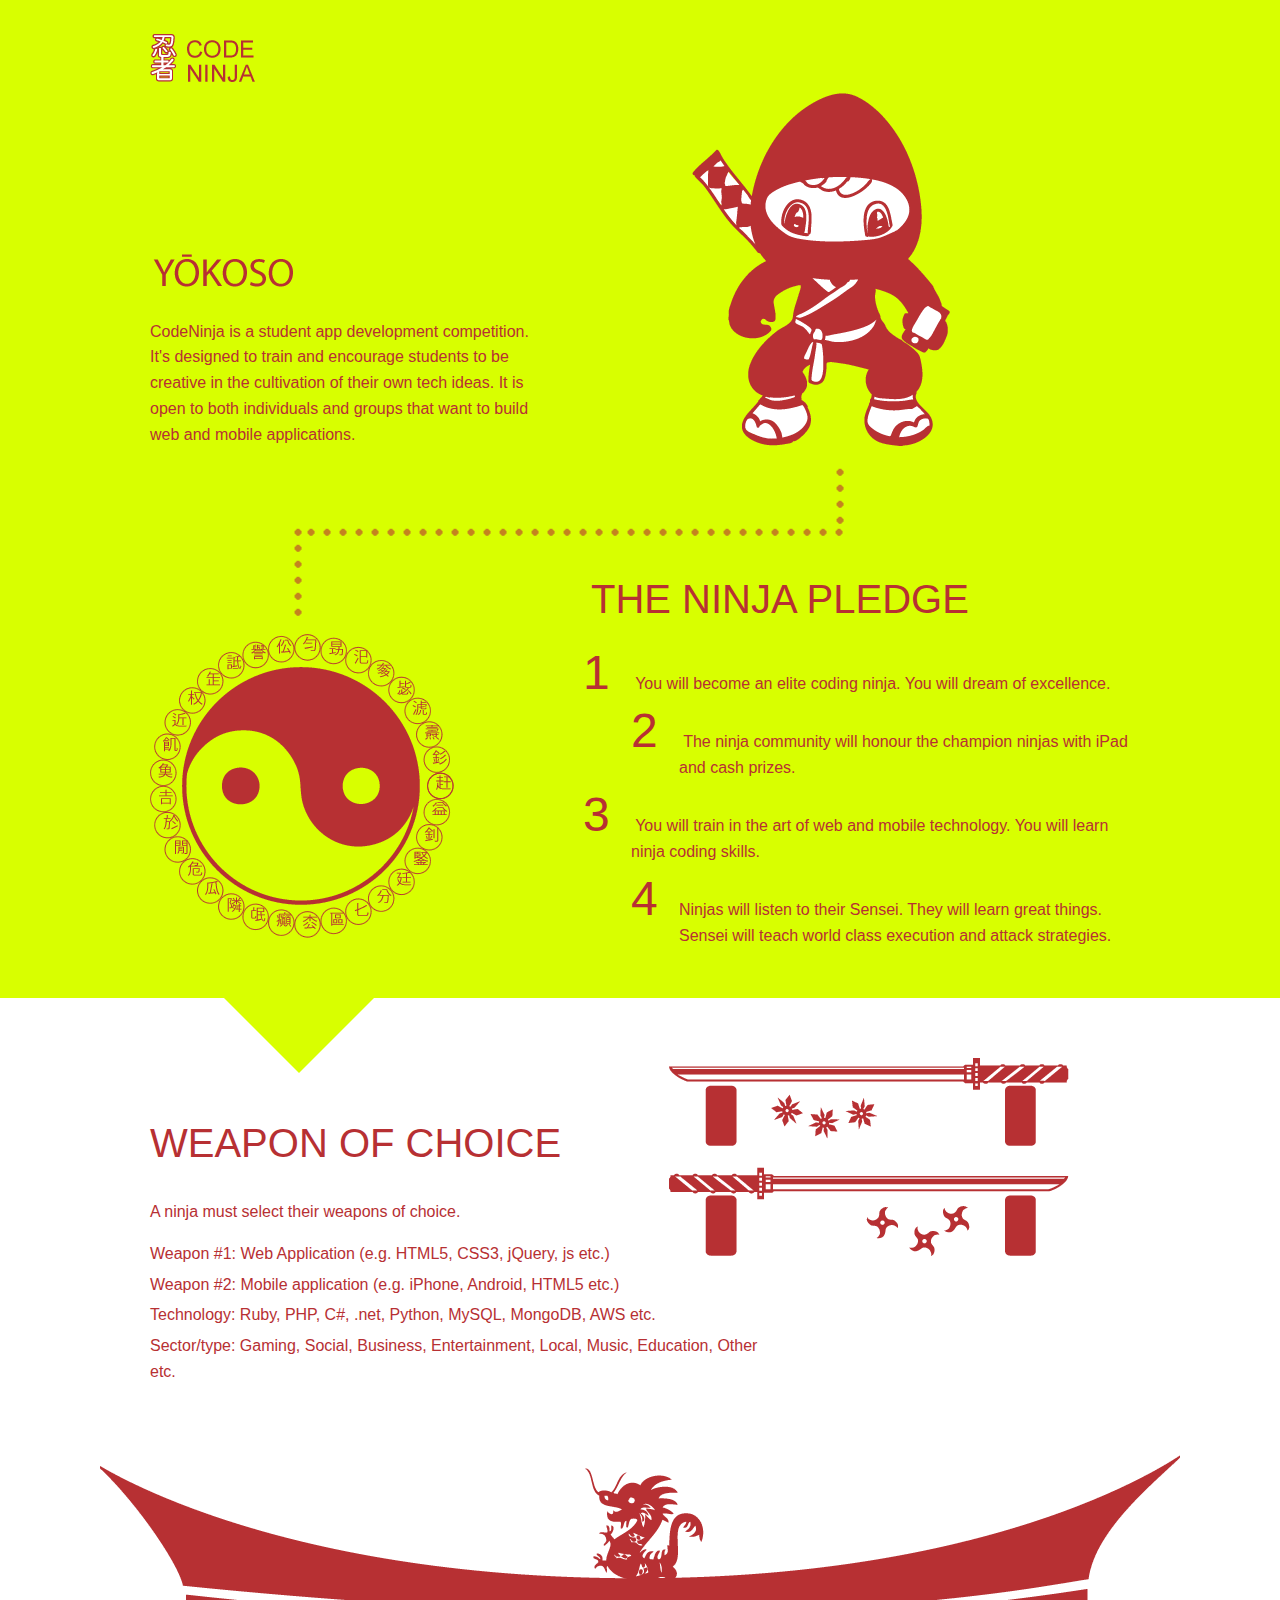
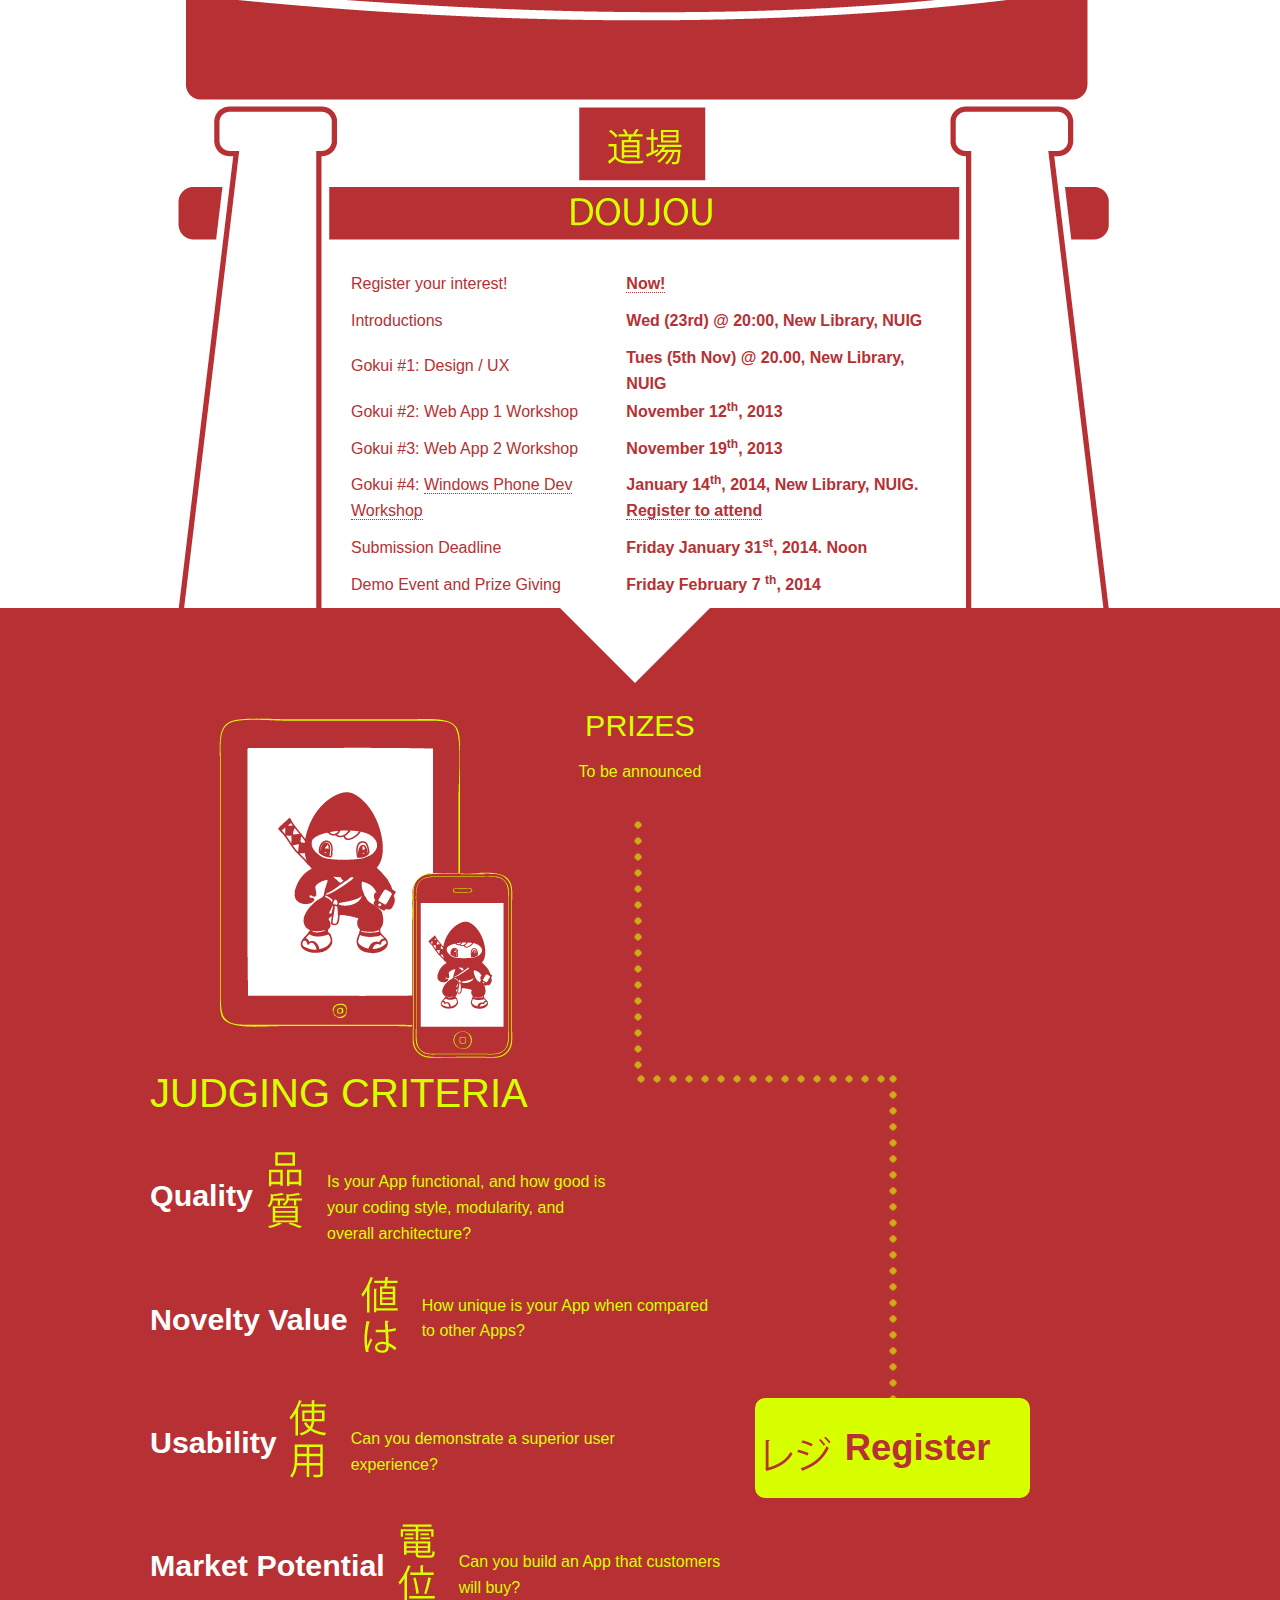
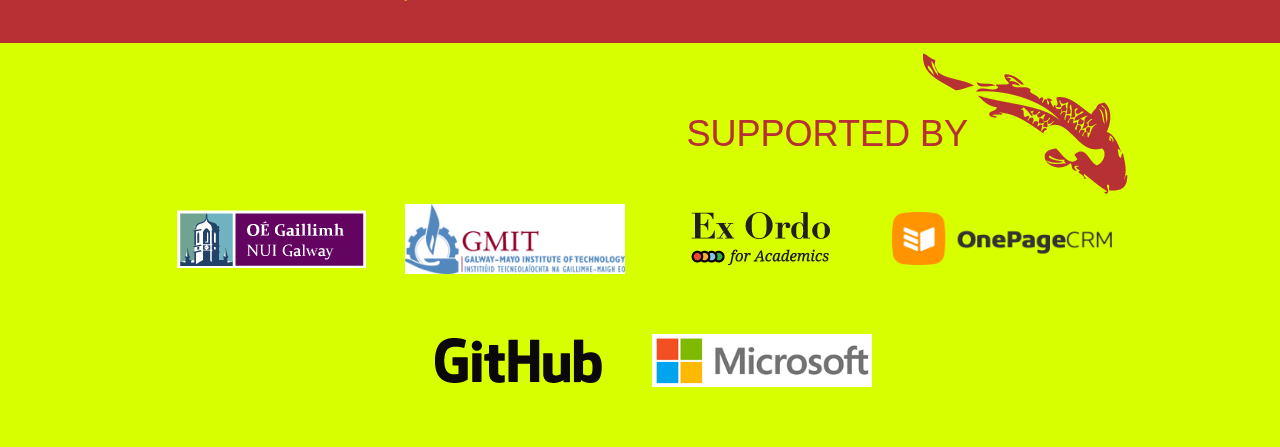
==== commit 1b8e5f3d: "updated with 2014 winners" ====
--- a/index.html
+++ b/index.html
@@ -150,6 +150,14 @@
                     </tr>
                     <tr>
                         <th scope=row>
+                            Gokui #4: <a href="https://www.eventbrite.com/e/windows-phone-dev-workshop-codeninja-tickets-10063986655?ref=ebtn">Windows Phone Dev Workshop</a>
+                        </th>
+                        <td>
+                            January 14<sup>th</sup>, 2014, New Library, NUIG. <a href="https://www.eventbrite.com/e/windows-phone-dev-workshop-codeninja-tickets-10063986655?ref=ebtn" style="font-weight:bold">Register to attend</a>
+                        </td>
+                    </tr>
+                    <tr>
+                        <th scope=row>
                             Submission Deadline
                         </th>
                         <td>
--- a/css/style.css
+++ b/css/style.css
@@ -2,67 +2,67 @@
  * ==|== normalize ==========================================================
  */
 
-article, aside, details, figcaption, figure, footer, header, hgroup, nav, section { display: block; }
-audio, canvas, video { display: inline-block; *display: inline; *zoom: 1; }
-audio:not([controls]) { display: none; }
-[hidden] { display: none; }
-
-html { font-size: 100%; overflow-y: scroll; -webkit-text-size-adjust: 100%; -ms-text-size-adjust: 100%; }
-body { margin: 0; font-size: 1em; line-height: 1.618em; }
-body, button, input, select, textarea { font-family: sans-serif; color: #222; }
-
-img, embed, object, video { max-width: 100%; }
-.ie6 img.full, .ie6 object.full, .ie6 embed, .ie6 video { width: 100%; }
-
-::-moz-selection { background: #fe57a1; color: #fff; text-shadow: none; }
-::selection { background: #fe57a1; color: #fff; text-shadow: none; }
-
-a { color: #00e; }
-a:visited { color: #551a8b; }
-a:hover { color: #06e; }
-a:focus { outline: thin dotted; }
-a:hover, a:active { outline: 0; }
-
-abbr[title] { border-bottom: 1px dotted; }
-b, strong { font-weight: bold; }
-blockquote { margin: 1em 40px; }
-dfn { font-style: italic; }
-hr { display: block; height: 1px; border: 0; border-top: 1px solid #ccc; margin: 1em 0; padding: 0; }
-ins { background: #ff9; color: #000; text-decoration: none; }
-mark { background: #ff0; color: #000; font-style: italic; font-weight: bold; }
-pre, code, kbd, samp { font-family: monospace, monospace; _font-family: 'courier new', monospace; font-size: 1em; }
-pre { white-space: pre; white-space: pre-wrap; word-wrap: break-word; }
-q { quotes: none; }
-q:before, q:after { content: ""; content: none; }
-small { font-size: 85%; }
-sub, sup { font-size: 75%; line-height: 0; position: relative; vertical-align: baseline; }
-sup { top: -0.5em; }
-sub { bottom: -0.25em; }
-ul, ol { margin: 1em 0; padding: 0 0 0 40px; }
-dd { margin: 0 0 0 40px; }
-nav ul, nav ol { list-style: none; list-style-image: none; margin: 0; padding: 0; }
-img { border: 0; -ms-interpolation-mode: bicubic; vertical-align: middle; }
-svg:not(:root) { overflow: hidden; }
-figure { margin: 0; }
-
-form { margin: 0; }
-fieldset { border: 0; margin: 0; padding: 0; }
-label { cursor: pointer; }
-legend { border: 0; *margin-left: -7px; padding: 0; }
-button, input, select, textarea { font-size: 100%; margin: 0; vertical-align: baseline; *vertical-align: middle; }
-button, input { line-height: normal; *overflow: visible; }
-table button, table input { *overflow: auto; }
-button, input[type="button"], input[type="reset"], input[type="submit"] { cursor: pointer; -webkit-appearance: button; }
-input[type="checkbox"], input[type="radio"] { box-sizing: border-box; }
-input[type="search"] { -webkit-appearance: textfield; -moz-box-sizing: content-box; -webkit-box-sizing: content-box; box-sizing: content-box; }
-input[type="search"]::-webkit-search-decoration { -webkit-appearance: none; }
-button::-moz-focus-inner, input::-moz-focus-inner { border: 0; padding: 0; }
-textarea { overflow: auto; vertical-align: top; resize: vertical; }
-input:valid, textarea:valid {  }
-input:invalid, textarea:invalid { background-color: #f0dddd; }
-
-table { border-collapse: collapse; border-spacing: 0; }
-td { vertical-align: top; }
+    article, aside, details, figcaption, figure, footer, header, hgroup, nav, section { display: block; }
+    audio, canvas, video { display: inline-block; *display: inline; *zoom: 1; }
+    audio:not([controls]) { display: none; }
+    [hidden] { display: none; }
+
+    html { font-size: 100%; overflow-y: scroll; -webkit-text-size-adjust: 100%; -ms-text-size-adjust: 100%; }
+    body { margin: 0; font-size: 1em; line-height: 1.618em; }
+    body, button, input, select, textarea { font-family: sans-serif; color: #222; }
+
+    img, embed, object, video { max-width: 100%; }
+    .ie6 img.full, .ie6 object.full, .ie6 embed, .ie6 video { width: 100%; }
+
+    ::-moz-selection { background: #fe57a1; color: #fff; text-shadow: none; }
+    ::selection { background: #fe57a1; color: #fff; text-shadow: none; }
+
+    a { color: #00e; }
+    a:visited { color: #551a8b; }
+    a:hover { color: #06e; }
+    a:focus { outline: thin dotted; }
+    a:hover, a:active { outline: 0; }
+
+    abbr[title] { border-bottom: 1px dotted; }
+    b, strong { font-weight: bold; }
+    blockquote { margin: 1em 40px; }
+    dfn { font-style: italic; }
+    hr { display: block; height: 1px; border: 0; border-top: 1px solid #ccc; margin: 1em 0; padding: 0; }
+    ins { background: #ff9; color: #000; text-decoration: none; }
+    mark { background: #ff0; color: #000; font-style: italic; font-weight: bold; }
+    pre, code, kbd, samp { font-family: monospace, monospace; _font-family: 'courier new', monospace; font-size: 1em; }
+    pre { white-space: pre; white-space: pre-wrap; word-wrap: break-word; }
+    q { quotes: none; }
+    q:before, q:after { content: ""; content: none; }
+    small { font-size: 85%; }
+    sub, sup { font-size: 75%; line-height: 0; position: relative; vertical-align: baseline; }
+    sup { top: -0.5em; }
+    sub { bottom: -0.25em; }
+    ul, ol { margin: 1em 0; padding: 0 0 0 40px; }
+    dd { margin: 0 0 0 40px; }
+    nav ul, nav ol { list-style: none; list-style-image: none; margin: 0; padding: 0; }
+    img { border: 0; -ms-interpolation-mode: bicubic; vertical-align: middle; }
+    svg:not(:root) { overflow: hidden; }
+    figure { margin: 0; }
+
+    form { margin: 0; }
+    fieldset { border: 0; margin: 0; padding: 0; }
+    label { cursor: pointer; }
+    legend { border: 0; *margin-left: -7px; padding: 0; }
+    button, input, select, textarea { font-size: 100%; margin: 0; vertical-align: baseline; *vertical-align: middle; }
+    button, input { line-height: normal; *overflow: visible; }
+    table button, table input { *overflow: auto; }
+    button, input[type="button"], input[type="reset"], input[type="submit"] { cursor: pointer; -webkit-appearance: button; }
+    input[type="checkbox"], input[type="radio"] { box-sizing: border-box; }
+    input[type="search"] { -webkit-appearance: textfield; -moz-box-sizing: content-box; -webkit-box-sizing: content-box; box-sizing: content-box; }
+    input[type="search"]::-webkit-search-decoration { -webkit-appearance: none; }
+    button::-moz-focus-inner, input::-moz-focus-inner { border: 0; padding: 0; }
+    textarea { overflow: auto; vertical-align: top; resize: vertical; }
+    input:valid, textarea:valid {  }
+    input:invalid, textarea:invalid { background-color: #f0dddd; }
+
+    table { border-collapse: collapse; border-spacing: 0; }
+    td { vertical-align: top; }
 
 
 /* ==|== primary styles =====================================================
@@ -70,7 +70,7 @@
    ========================================================================== */
 
 body{background-color: #D8FF00; color: #B73033; font-family: myriad-pro, Arial, 'Helvetica Neue', Helvetica, sans-serif; }
-h1, h2, h3, h4, h5, h6{font-weight: normal; text-transform: uppercase;}
+h1, h2, h3, h4, h5, h6{font-weight: normal; text-transform: uppercase; line-height: normal;}
 h1{font-size: 2.75em}
 h2{font-size: 2.5em}
 h3, h4, h5, h6{font-size: 1.9em}
@@ -82,6 +82,7 @@
             #little-ninja .content{width: 40%; margin: 0px 5% 0% 0; padding-top: 12.5%;}
             #little-ninja h2{background: url('../img/text-yokoso.gif') no-repeat 0% 50%; line-height: 50px; margin-bottom: 20px;}
                 #little-ninja .trail-vertical{background:  url('../img/icon-bullet.png') repeat-y 0% 0%; width: 20px; float: right; margin-right: 278px; height: 60px;}
+
 
     .holder{ width: 100%; float: left; clear: both;}
         #main section{ width: 980px; margin: 0 auto; clear: both;}
@@ -113,6 +114,7 @@
                 #doujou table{width: 590px; margin: 0px auto 0; position: absolute; top: 420px; left: 250px}
                     #doujou table th{text-align: left; font-weight: normal; width: 35%; padding-bottom: 10px;}
                     #doujou table td{ font-weight: bold; width: 40%; }
+                    #doujou table a{ color: #B73033; text-decoration: none; border-bottom: 1px dotted #B73033;}
                 
         #prizes-holder{background-color: #B73033; }
             #prizes{background: #B73033 url('../img/iphone-ninjas.png') no-repeat 10% 110px; color: #D8FF00; min-height: 380px; width: 100%; padding: 80px 0 0px; }
@@ -171,17 +173,39 @@
             ul#footer-sponsor-logos{text-align: center;}
 
 
+#container.winners-page{padding-top: 2em;}
+    .winners-page a{color: #222;}
+    #winners{background: url('../img/competition-winners-text.png') 85% 10% no-repeat; position: relative; padding-bottom: 4em;}
+        #winners:after, #winners:before { border: solid transparent; content: ' '; height: 0; left: 100%; position: absolute;width: 0;}
+        #winners:after { border-width: 75px; border-top-color: #D8FF00; top: 100%; left:42.5% }
+        #winners .content{padding: 1em 0 0em; text-align: center;}
+        #winners h1{font-size: 4em;}
+    #winners-listing-holder{background: #fff; min-height: 20em; padding-top: 5em; }
+        #overall-winner{margin: 2em 10em 4em;}
+            .victory-title{font-size: 2em; text-align: center; }
+            
+            .project-description-image{float:left; max-width: 140px; padding-top: 1.5em;}
+                .project-description-image img{border: 1px solid #eee;}
+            .project-description-text.winner-description{padding-top: 2em;}
+            .project-description-text{ margin-left: 160px; }
+
+        #winners-listing h2, #winners-listing .winner-affiliation, #winners-listing h3{text-align: center; margin-bottom: 0;}
+        #second-place{margin-top: 7em;}
+        .second-place-entry{width: 45%; float: left; margin-right: 2em; padding: 0em 0 4em; margin-bottom: 0em;}
+            
+
+
 
 /* ==|== non-semantic helper classes ======================================== */
-.ir { display: block; border: 0; text-indent: -999em; overflow: hidden; background-color: transparent; background-repeat: no-repeat; text-align: left; direction: ltr; }
-.ir br { display: none; }
-.hidden { display: none !important; visibility: hidden; }
-.visuallyhidden { border: 0; clip: rect(0 0 0 0); height: 1px; margin: -1px; overflow: hidden; padding: 0; position: absolute; width: 1px; }
-.visuallyhidden.focusable:active, .visuallyhidden.focusable:focus { clip: auto; height: auto; margin: 0; overflow: visible; position: static; width: auto; }
-.invisible { visibility: hidden; }
-.clearfix:before, .clearfix:after { content: ""; display: table; }
-.clearfix:after { clear: both; }
-.clearfix { zoom: 1; }
+    .ir { display: block; border: 0; text-indent: -999em; overflow: hidden; background-color: transparent; background-repeat: no-repeat; text-align: left; direction: ltr; }
+    .ir br { display: none; }
+    .hidden { display: none !important; visibility: hidden; }
+    .visuallyhidden { border: 0; clip: rect(0 0 0 0); height: 1px; margin: -1px; overflow: hidden; padding: 0; position: absolute; width: 1px; }
+    .visuallyhidden.focusable:active, .visuallyhidden.focusable:focus { clip: auto; height: auto; margin: 0; overflow: visible; position: static; width: auto; }
+    .invisible { visibility: hidden; }
+    .clearfix:before, .clearfix:after { content: ""; display: table; }
+    .clearfix:after { clear: both; }
+    .clearfix { zoom: 1; }
 
 
 /* ==|== media queries ====================================================== */
@@ -248,6 +272,10 @@
                 #register .button{padding-left: 0px; }
                     #register .button input[type="submit"]{border: 0 none; padding: 10px 20px; margin-top: 20px; text-align: center; background: #D8FF00; color: #B73033; -webkit-border-radius: 10px; -moz-border-radius: 10px; border-radius: 10px; font-size: 1.275em; font-weight: bold; }                                            
                     
+        #winners{background: url('../img/competition-winners-text.png') 100% 10% no-repeat;}
+            #overall-winner{margin: 2em 1em 4em;}
+
+
        footer{width: 100%; max-width: 100%; margin: 0 auto; clear: both; padding: 0px 0 60px;}
         footer h5{float: none; /* background: url('../img/feeling-coy.png') no-repeat 100% 50%; */ background-image: none; padding: 0px 0px 0 0; text-align: center; line-height: 141px; margin: 0 0 0 0; font-size: 2.25em; text-transform: uppercase;}
         footer ul#footer-logos, ul#footer-sponsor-logos{width: 100%; float: none; clear: both; padding: 0 0 0 0; margin: 0px 0 60px;}
